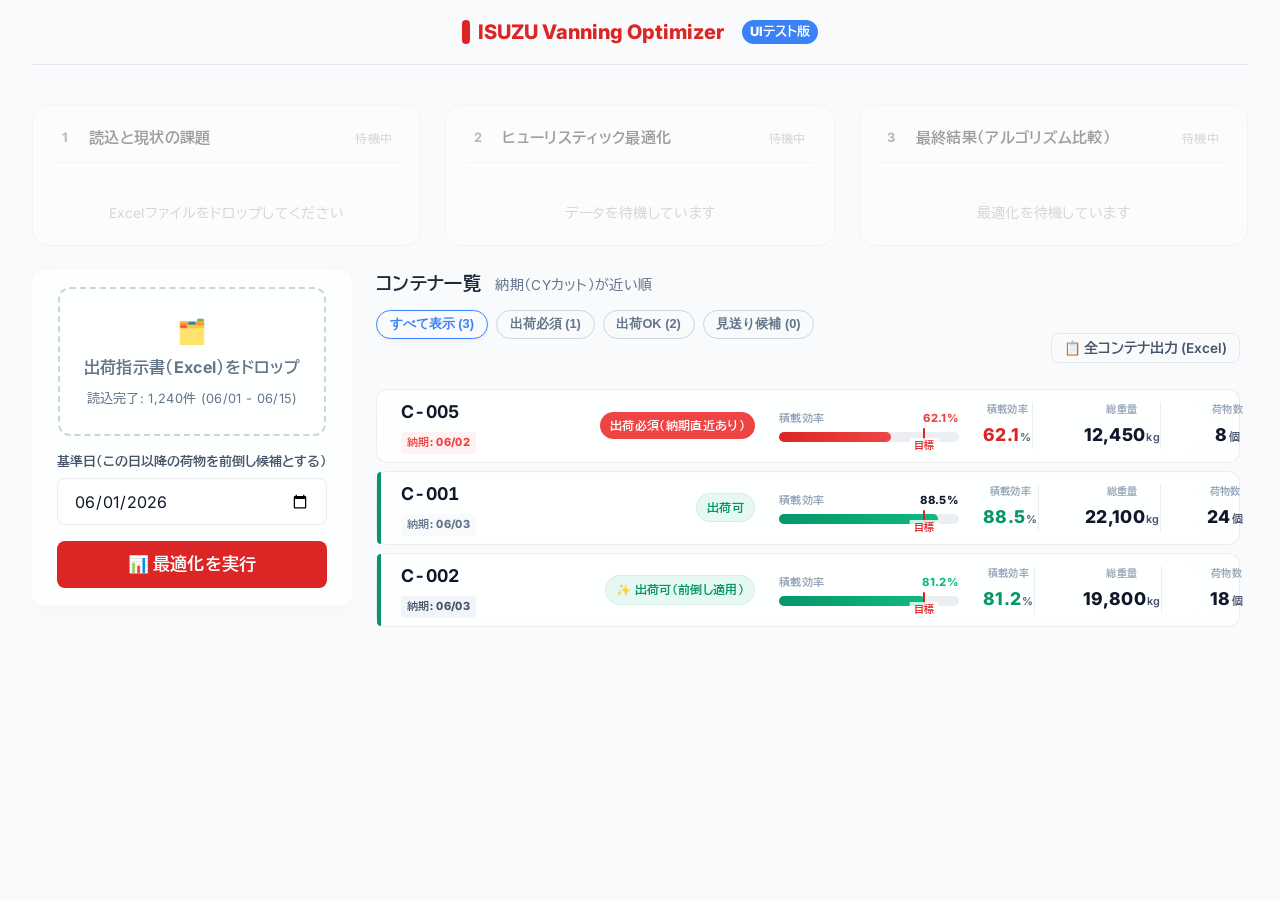
==== static/ui_test.html @ aa90c495 "feat(ui): add ui_test mock screen, update fonts, add filter buttons, and allow external API access" ====
<!DOCTYPE html>
<html lang="ja">
<head>
    <meta charset="UTF-8">
    <meta name="viewport" content="width=device-width, initial-scale=1.0">
    <title>【UIテスト】いすゞ KDバンニングシミュレーター</title>
    <link href="https://fonts.googleapis.com/css2?family=Inter:wght@400;500;600;700;800&family=BIZ+UDPGothic:wght@400;700&display=swap" rel="stylesheet">
    <link rel="stylesheet" href="style.css?v=2">
    <style>
        /* UIテスト用の追加・上書きスタイル */
        body {
            font-family: 'Inter', 'BIZ UDPGothic', 'Hiragino Sans', 'Meiryo', sans-serif !important;
            -webkit-font-smoothing: antialiased;
            -moz-osx-font-smoothing: grayscale;
            letter-spacing: 0.02em;
        }
        
        /* 統合されたヘッダー（ステップ排除） */
        .app-header {
            justify-content: center; /* ロゴを中央に */
        }
        .stepper { display: none; }

        /* 統合された入力エリア */
        .story-status {
            font-size: 0.8rem;
            padding: 2px 8px;
            border-radius: 99px;
            background: rgba(100, 116, 139, 0.1);
            color: var(--text-secondary);
        }
        .alert-banner {
            background: #fef2f2;
            color: #ef4444;
            border: 1px solid #f87171;
            padding: 0.75rem 1rem;
            border-radius: 8px;
            margin-bottom: 1rem;
            font-size: 0.9rem;
            font-weight: bold;
            display: flex;
            align-items: center;
            gap: 0.5rem;
            animation: fadeSlideIn 0.3s ease;
        }
        .iso-item.overflow {
            background: rgba(239, 68, 68, 0.8);
            border: 2px dashed #b91c1c;
            transform: rotateX(60deg) rotateZ(-45deg) translate3d(80px, -80px, 40px);
            z-index: 10;
        }
        .btn-disabled {
            background: #cbd5e1 !important;
            color: #94a3b8 !important;
            cursor: not-allowed !important;
        }
        .input-panel {
            display: flex;
            gap: 1.5rem;
            align-items: center;
            background: rgba(255, 255, 255, 0.7);
            backdrop-filter: blur(16px);
            border: 1px solid rgba(255,255,255,0.4);
            border-radius: 12px;
            padding: 1rem 1.5rem;
            margin-bottom: 1.5rem;
            box-shadow: 0 4px 24px rgba(0,0,0,0.02);
        }
        .kpi-card {
    background: var(--bg-card);
    backdrop-filter: var(--glass-blur);
    border: 1px solid var(--border-subtle);
    border-radius: var(--radius-lg);
    padding: 1.25rem;
    text-align: left;
    position: relative;
    overflow: hidden;
    transition: transform var(--transition-fast);
    display: flex;
    flex-direction: column;
    align-items: flex-start;
}
.kpi-value-row {
    display: flex;
    align-items: baseline;
    gap: 0.5rem;
}
        .input-dropzone {
            flex: 1;
            border: 2px dashed #cbd5e1;
            border-radius: 12px;
            padding: 1.5rem;
            text-align: center;
            color: #64748b;
            cursor: pointer;
            transition: all 0.2s;
            background: rgba(255,255,255,0.5);
        }
        .input-dropzone:hover {
            border-color: #ef4444;
            background: rgba(239, 68, 68, 0.05);
        }
        .story-dashboard {
            display: flex;
            gap: 1.5rem;
            margin-bottom: 1.5rem;
            flex-shrink: 0;
        }
        .story-panel {
            flex: 1;
            background: var(--bg-card);
            border: 1px solid var(--border-subtle);
            border-radius: var(--radius-lg);
            padding: 1.25rem;
            display: flex;
            flex-direction: column;
            gap: 1rem;
            position: relative;
            opacity: 0.4;
            transition: all 0.5s ease;
            box-shadow: 0 2px 10px rgba(0,0,0,0.02);
            filter: grayscale(100%);
        }
        .story-panel.active {
            opacity: 1;
            filter: grayscale(0%);
            border-color: var(--primary);
            box-shadow: 0 4px 20px rgba(59, 130, 246, 0.15);
            transform: translateY(-2px);
        }
        .story-panel.completed {
            opacity: 1;
            filter: grayscale(0%);
            border-color: var(--success);
        }
        .story-header {
            display: flex;
            align-items: center;
            gap: 0.75rem;
            border-bottom: 1px solid var(--border-subtle);
            padding-bottom: 0.75rem;
        }
        .story-badge {
            background: var(--bg-secondary);
            color: var(--text-secondary);
            width: 24px;
            height: 24px;
            border-radius: 50%;
            display: flex;
            align-items: center;
            justify-content: center;
            font-size: 0.8rem;
            font-weight: bold;
            transition: all 0.3s ease;
        }
        .story-panel.active .story-badge {
            background: var(--primary);
            color: white;
        }
        .story-panel.completed .story-badge {
            background: var(--success);
            color: white;
        }
        .story-header h4 {
            margin: 0;
            font-size: 0.95rem;
            color: var(--text-primary);
            flex: 1;
        }
        .story-status {
            font-size: 0.75rem;
            color: var(--text-muted);
            background: var(--bg-secondary);
            padding: 2px 8px;
            border-radius: 12px;
            transition: all 0.3s ease;
        }
        .story-panel.active .story-status {
            color: var(--primary);
            background: rgba(59, 130, 246, 0.1);
            animation: pulse-border 1.5s infinite;
        }
        .story-panel.completed .story-status {
            color: var(--success);
            background: rgba(16, 185, 129, 0.1);
        }
        .story-body {
            flex: 1;
            display: flex;
            flex-direction: column;
            justify-content: flex-start;
            padding-top: 1.5rem;
        }
        .story-placeholder {
            color: var(--text-muted);
            font-size: 0.85rem;
            text-align: center;
            margin: auto;
        }
        .data-item {
            font-size: 0.9rem;
            margin-bottom: 0.5rem;
            color: var(--text-secondary);
            transition: opacity 0.5s ease;
        }
        @keyframes spin {
            0% { transform: rotate(0deg); }
            100% { transform: rotate(360deg); }
        }
        .ai-spinner {
            width: 36px;
            height: 36px;
            border: 3px solid rgba(59, 130, 246, 0.15);
            border-top-color: var(--primary);
            border-radius: 50%;
            animation: spin 1s linear infinite;
            margin-bottom: 1rem;
        }
        .ai-loading-container {
            display: flex;
            flex-direction: column;
            align-items: center;
            justify-content: center;
            padding: 2rem 0;
            margin: auto;
        }
        .ai-loading-text {
            color: var(--primary);
            font-size: 0.95rem;
            font-weight: 600;
            text-align: center;
            min-height: 1.5rem;
            transition: opacity 0.3s ease;
        }
        .log-line {
            font-size: 0.85rem;
            color: var(--text-secondary);
            margin-bottom: 0.25rem;
            opacity: 0;
            transform: translateY(5px);
            transition: all 0.3s;
        }
        .log-line.show {
            opacity: 1;
            transform: translateY(0);
        }
        .story-content.pipeline {
            padding-left: 1rem;
            padding-bottom: 0.5rem;
            position: relative;
        }
        .story-content.pipeline::before {
            content: '';
            position: absolute;
            left: 1.875rem; 
            top: 1rem;
            bottom: 2rem;
            width: 2px;
            background: #cbd5e1;
            z-index: 0;
        }
        .decision-point {
            display: flex;
            gap: 1rem;
            align-items: flex-start;
            margin-bottom: 1.25rem;
            opacity: 0;
            transform: translateX(-10px);
            transition: all 0.5s cubic-bezier(0.4, 0, 0.2, 1);
            position: relative;
            z-index: 1;
        }
        .decision-point.show {
            opacity: 1;
            transform: translateX(0);
        }
        .decision-point .dp-icon {
            min-width: 28px;
            min-height: 28px;
            width: 28px;
            height: 28px;
            box-sizing: border-box;
            display: flex;
            align-items: center;
            justify-content: center;
            font-size: 0.85rem;
            font-weight: bold;
            color: #64748b;
            background: #ffffff;
            border: 2px solid #cbd5e1;
            border-radius: 50%;
            font-family: 'Inter', sans-serif;
            flex-shrink: 0;
            transition: all 0.5s;
            position: relative;
            z-index: 2;
        }
        .decision-point.show .dp-icon {
            color: white;
            background: #3b82f6;
            border-color: #3b82f6;
            box-shadow: 0 0 0 4px rgba(59, 130, 246, 0.2);
        }
        .decision-point:nth-child(3).show .dp-icon {
            background: #8b5cf6;
            border-color: #8b5cf6;
            box-shadow: 0 0 0 4px rgba(139, 92, 246, 0.2);
        }
        .decision-point .dp-text {
            display: flex;
            flex-direction: column;
            gap: 0.25rem;
            background: rgba(255,255,255,0.8);
            padding: 0.6rem 0.8rem;
            border-radius: 6px;
            border: 1px solid #f1f5f9;
            border-left: 4px solid transparent;
            width: 100%;
            transition: all 0.3s;
        }
        .decision-point.show .dp-text {
            border-left-color: #3b82f6;
            box-shadow: 0 2px 8px rgba(0,0,0,0.04);
        }
        .decision-point:nth-child(3).show .dp-text {
            border-left-color: #8b5cf6;
            background: linear-gradient(to right, rgba(139, 92, 246, 0.05), rgba(255,255,255,0.8));
        }
        .decision-point .dp-text strong {
            font-size: 0.85rem;
            color: var(--text-primary);
        }
        .decision-point .dp-text span {
            font-size: 0.75rem;
            color: var(--text-secondary);
            line-height: 1.4;
        }
        @keyframes pulse-border {
            0% { box-shadow: 0 0 0 0 rgba(59, 130, 246, 0.4); }
            70% { box-shadow: 0 0 0 4px rgba(59, 130, 246, 0); }
            100% { box-shadow: 0 0 0 0 rgba(59, 130, 246, 0); }
        }

        .input-actions {
            flex: 1;
            display: flex;
            flex-direction: column;
            gap: 1rem;
        }

        /* アラート用グローエフェクト（後光） */
        @keyframes pulse-glow {
            0% { box-shadow: 0 0 0 0 rgba(239, 68, 68, 0.4); }
            70% { box-shadow: 0 0 20px 10px rgba(239, 68, 68, 0); }
            100% { box-shadow: 0 0 0 0 rgba(239, 68, 68, 0); }
        }
        .c-card.urgent {
            border: 1px solid rgba(239, 68, 68, 0.5);
            animation: pulse-glow 2s infinite;
            position: relative;
        }
        .c-card.urgent::after {
            content: "🔥 納期直近";
            position: absolute;
            top: -10px;
            right: -10px;
            background: #ef4444;
            color: white;
            font-size: 0.75rem;
            font-weight: 700;
            padding: 4px 12px;
            border-radius: 20px;
            box-shadow: 0 2px 8px rgba(239,68,68,0.4);
            z-index: 10;
        }
        
        .container-grid.list-view .c-card.urgent::after {
            display: none;
        }
        
        .list-urgent-badge {
            background: #ef4444;
            color: white;
            font-size: 0.75rem;
            font-weight: 700;
            padding: 4px 10px;
            border-radius: 12px;
            box-shadow: 0 2px 4px rgba(239,68,68,0.3);
            white-space: nowrap;
            display: inline-block;
        }

        /* 新しいミクロ画面（モーダル）のレイアウト */
        .workspace-modal {
            display: flex;
            height: calc(100vh - 100px);
            gap: 1.5rem;
            padding: 1.5rem;
        }
        .workspace-3d {
            flex: 2;
            background: #f8fafc;
            border-radius: 12px;
            border: 1px solid #e2e8f0;
            display: flex;
            flex-direction: column;
            align-items: center;
            justify-content: center;
            position: relative;
            overflow: hidden;
            background-image: radial-gradient(#e2e8f0 1px, transparent 1px);
            background-size: 20px 20px;
        }
        .workspace-sidebar {
            flex: 1;
            display: flex;
            flex-direction: column;
            gap: 1rem;
            background: white;
            border-radius: 12px;
            padding: 1.5rem;
            box-shadow: 0 4px 20px rgba(0,0,0,0.05);
            overflow-y: hidden;
        }
        
        /* 3Dモック */
        .iso-container {
            width: 400px;
            height: 200px;
            border: 2px dashed #94a3b8;
            transform: rotateX(60deg) rotateZ(-45deg);
            position: relative;
            background: rgba(255,255,255,0.5);
            backdrop-filter: blur(4px);
            box-shadow: 20px 20px 40px rgba(0,0,0,0.05);
            display: flex;
            align-items: center;
            justify-content: center;
            transition: all 0.3s;
        }
        .iso-container:hover {
            border-color: #3b82f6;
            box-shadow: 20px 20px 60px rgba(59,130,246,0.15);
        }
        .iso-item {
            width: 80px; height: 80px;
            background: rgba(239, 68, 68, 0.8);
            position: absolute;
            bottom: 10px; left: 10px;
            border: 1px solid #b91c1c;
            box-shadow: inset 0 0 10px rgba(255,255,255,0.2);
            transition: all 0.3s;
        }
        .iso-item.pull { background: rgba(16, 185, 129, 0.8); border-color: #047857; left: 100px; }

        /* タブとリスト */
        .workspace-tabs {
            display: flex;
            gap: 1rem;
            border-bottom: 2px solid #f1f5f9;
            margin-bottom: 0.5rem;
        }
        .workspace-tab {
            padding: 0.5rem 1rem;
            font-weight: 700;
            color: #64748b;
            cursor: pointer;
            border-bottom: 2px solid transparent;
            margin-bottom: -2px;
            transition: all 0.2s;
            font-size: 0.9rem;
        }
        .workspace-tab.active {
            color: #3b82f6;
            border-bottom-color: #3b82f6;
        }
        .workspace-tab:hover:not(.active) {
            color: #1e293b;
        }

        .drag-list {
            flex: 1;
            overflow-y: auto;
            padding-right: 0.5rem;
        }
        .drag-item {
            display: flex;
            align-items: center;
            gap: 1rem;
            padding: 0.85rem 1rem;
            background: white;
            border: 1px solid #e2e8f0;
            border-radius: 8px;
            margin-bottom: 0.5rem;
            cursor: grab;
            transition: all 0.2s;
        }
        .drag-item::before {
            content: '⋮⋮';
            color: #cbd5e1;
            font-size: 1.2rem;
            font-weight: bold;
            line-height: 1;
        }
        .drag-item:hover {
            border-color: #3b82f6;
            box-shadow: 0 4px 12px rgba(59, 130, 246, 0.08);
            transform: translateY(-2px);
        }
        .drag-item.urgent { border-left: 4px solid #ef4444; }
        .drag-item.pull { border-left: 4px solid #10b981; }
        
        .item-info { flex: 1; }
        .item-title { font-weight: 700; color: #1e293b; font-size: 0.9rem; }
        .item-meta { font-size: 0.75rem; color: #64748b; margin-top: 0.3rem; display: flex; gap: 0.5rem; align-items: center;}
        .item-weight { background: #f1f5f9; padding: 2px 6px; border-radius: 4px; font-weight: 600;}

        .action-row {
            margin-top: auto;
            padding-top: 1rem;
            border-top: 1px solid #e2e8f0;
            display: flex;
            justify-content: flex-end;
            gap: 1rem;
        }
    </style>
</head>
<body>
    <div class="app">
        <header class="app-header">
            <div class="logo">ISUZU Vanning Optimizer <span style="font-size:0.8rem; background:#3b82f6; color:white; padding:2px 8px; border-radius:12px; margin-left:10px;">UIテスト版</span></div>
        </header>

        <main style="max-width: 1440px; width: 100%; margin: 0 auto; padding-top: 0.5rem; flex: 1; display: flex; flex-direction: column; overflow: hidden; padding-bottom: 1rem;">
            
            <!-- 上部: 最適化ストーリー (プログレッシブ開示) -->
            <div class="story-dashboard">
                <!-- Step 1: 現状 -->
                <div class="story-panel" id="story-1">
                    <div class="story-header">
                        <div class="story-badge">1</div>
                        <h4>読込と現状の課題</h4>
                        <div class="story-status" id="status-1">待機中</div>
                    </div>
                    <div class="story-body">
                        <div class="story-placeholder" id="placeholder-1">Excelファイルをドロップしてください</div>
                        <div class="story-content" id="content-1" style="display:none;">
                            <div class="data-item" style="font-size:0.9rem;">出荷対象: <strong id="val-items" style="color:var(--text-primary);">0</strong> 件 <span style="color:var(--text-muted); font-size:0.8rem;">(総体積: 約2,400m³)</span></div>
                            <div class="data-item" style="opacity:0; margin-top:0.75rem;" id="step1-data1">
                                <div style="display:flex; justify-content:space-between; align-items:flex-start; margin-bottom:0.5rem;">
                                    <div style="display:flex; flex-direction:column;">
                                        <span style="font-size:0.85rem; color:var(--text-secondary);">純粋な体積からの理論最小値 <span style="font-size:0.75rem;">(40ft換算)</span>:</span>
                                        <span style="font-size:0.7rem; color:var(--text-muted); margin-top:2px;">(2,400m³ ÷ 有効容積60m³ = 40)</span>
                                    </div>
                                    <span style="font-weight:bold; color:var(--text-primary); margin-top:2px;">40台</span>
                                </div>
                                <div style="display:flex; justify-content:space-between; align-items:flex-start; margin-top:0.5rem;">
                                    <div style="display:flex; flex-direction:column;">
                                        <span style="font-size:0.85rem; color:var(--text-secondary);">予測コンテナ数（グリーディ法）:</span>
                                        <span style="font-size:0.7rem; color:var(--text-muted); margin-top:2px;">(※納期・仕向け地順の単純割当 ＋ 従来の標準積載率で概算)</span>
                                    </div>
                                    <strong style="color:var(--danger); font-size:1.1rem; margin-top:2px;">55台</strong>
                                </div>
                            </div>
                            <div class="data-item" style="opacity:0; font-size:0.8rem; color:var(--text-muted); margin-top:0.5rem; background:rgba(239, 68, 68, 0.05); padding:0.5rem; border-radius:4px; border-left:3px solid var(--danger);" id="step1-data2">
                                <span style="color:var(--danger); font-weight:bold;">警告: 理論値より15台オーバー</span><br>
                                単純アルゴリズムによる計算のため、デッドスペースが蓄積しています
                            </div>
                        </div>
                    </div>
                </div>

                <!-- Step 2: AIのアプローチ -->
                <div class="story-panel" id="story-2">
                    <div class="story-header">
                        <div class="story-badge">2</div>
                        <h4>ヒューリスティック最適化</h4>
                        <div class="story-status" id="status-2">待機中</div>
                    </div>
                    <div class="story-body">
                        <div class="story-placeholder" id="placeholder-2">データを待機しています</div>
                        <div class="story-content pipeline" id="content-2" style="display:none; padding-right:5px;">
                            <div class="decision-point" id="dp-1">
                                <div class="dp-icon">1</div>
                                <div class="dp-text">
                                    <strong>空きスペースの徹底分析</strong>
                                    <span>コンテナ内の無駄な空間を洗い出しています...</span>
                                </div>
                            </div>
                            <div class="decision-point" id="dp-2">
                                <div class="dp-icon">2</div>
                                <div class="dp-text">
                                    <strong>3Dパズル配置シミュレーション</strong>
                                    <span>荷物を回転させ、最も隙間のない組み合わせを計算中...</span>
                                </div>
                            </div>
                            <div class="decision-point" id="dp-3">
                                <div class="dp-icon">3</div>
                                <div class="dp-text">
                                    <strong>最適な配置プランの発見</strong>
                                    <span style="color:#7c3aed; font-weight:bold;">隙間を極限まで減らし、全量を【51台】に収めるプランが完成しました！</span>
                                </div>
                            </div>
                        </div>
                    </div>
                </div>

                <!-- Step 3: 最終結果 -->
                <div class="story-panel" id="story-3">
                    <div class="story-header">
                        <div class="story-badge">3</div>
                        <h4>最終結果（アルゴリズム比較）</h4>
                        <div class="story-status" id="status-3">待機中</div>
                    </div>
                    <div class="story-body">
                        <div class="story-placeholder" id="placeholder-3">最適化を待機しています</div>
                        <div class="story-content" id="content-3" style="display:none;">
                            <div style="text-align:center; margin-bottom: 1.25rem;">
                                <div style="font-size: 1rem; color:var(--text-primary); font-weight:bold;">最適化による改善効果</div>
                            </div>
                            
                            <div style="display:flex; flex-direction:column; gap:0.75rem;">
                                <div style="display:flex; justify-content:space-between; align-items:center; background:white; border:1px solid #e2e8f0; border-radius:6px; padding:0.8rem 1rem; box-shadow:0 1px 2px rgba(0,0,0,0.02);">
                                    <div style="font-size:0.85rem; color:var(--text-secondary); font-weight:bold; white-space:nowrap;">手配コンテナ数</div>
                                    <div style="display:flex; align-items:center; gap:0.5rem; white-space:nowrap;">
                                        <span style="font-size:0.9rem; color:#94a3b8; text-decoration:line-through;">55台</span>
                                        <span style="color:#cbd5e1; font-size:0.8rem;">➔</span>
                                        <strong style="font-size:1.6rem; color:var(--primary); line-height:1;">51<span style="font-size:0.9rem; margin-left:2px;">台</span></strong>
                                        <span style="background:var(--success); color:white; padding:3px 8px; border-radius:4px; font-size:0.75rem; font-weight:bold; margin-left:0.25rem;">4台削減</span>
                                    </div>
                                </div>

                                <div style="display:flex; justify-content:space-between; align-items:center; background:white; border:1px solid #e2e8f0; border-radius:6px; padding:0.8rem 1rem; box-shadow:0 1px 2px rgba(0,0,0,0.02);">
                                    <div style="font-size:0.85rem; color:var(--text-secondary); font-weight:bold; white-space:nowrap;">平均充填率 (実体積)</div>
                                    <div style="display:flex; align-items:center; gap:0.5rem; white-space:nowrap;">
                                        <span style="font-size:0.9rem; color:#94a3b8;">約70%</span>
                                        <span style="color:#cbd5e1; font-size:0.8rem;">➔</span>
                                        <strong style="font-size:1.6rem; color:var(--success); line-height:1;">86.4<span style="font-size:0.9rem; margin-left:2px;">%</span></strong>
                                        <span style="color:var(--success); font-size:0.75rem; font-weight:bold; margin-left:0.25rem;">高密度積載</span>
                                    </div>
                                </div>
                            </div>
                        </div>
                    </div>
                </div>
            </div>

            <!-- 下部: ワークスペース (サイドバー + メイン画面) -->
            <div class="workspace-layout" style="display: grid; grid-template-columns: 320px 1fr; gap: 1.5rem; align-items: stretch; overflow: hidden; flex: 1;">
                
                <!-- 左サイドバー (コントロールパネル) -->
                <div class="sidebar" style="overflow-y: auto;">
                    <div class="input-panel" style="flex-direction: column; padding: 1rem; gap: 1rem;">
                        <div class="input-dropzone">
                            <div style="font-size:1.5rem; margin-bottom:0.25rem;">🗂️</div>
                            <strong>出荷指示書（Excel）をドロップ</strong>
                            <div style="font-size:0.8rem; margin-top:0.5rem;">読込完了: 1,240件 (06/01 - 06/15)</div>
                        </div>
                        <div class="input-actions" style="display:flex; flex-direction:column; gap:1rem;">
                            <div class="field">
                                <label>基準日（この日以降の荷物を前倒し候補とする）</label>
                                <div class="date-field-group">
                                    <input type="date" value="2026-06-01" style="width:100%;">
                                </div>
                            </div>
                            <button class="btn-primary" style="width:100%;" onclick="startStorySimulation()">📊 最適化を実行</button>
                        </div>
                    </div>
                </div>

                <!-- 右メインエリア (コンテナリスト) -->
                <div class="step-panel active" style="overflow-y: auto; display: flex; flex-direction: column; padding-right: 0.5rem;">
                    <div style="margin: 0 0 1rem; display:flex; justify-content:space-between; align-items:flex-end; position: sticky; top: 0; background: var(--bg-primary); z-index: 20; padding-bottom: 10px;">
                        <div style="display:flex; flex-direction:column; gap: 0.75rem;">
                            <h3 style="margin:0; color:#1e293b; font-size:1.1rem;">コンテナ一覧 <span style="font-size:0.85rem; font-weight:normal; color:#64748b; margin-left:10px;">納期（CYカット）が近い順</span></h3>
                            <div class="filter-bar" style="display: flex; gap: 0.5rem;">
                                <button class="filter-btn active" onclick="filterCards('all', this)" style="background:var(--bg-primary); border:1px solid #3b82f6; color:#3b82f6; border-radius:99px; padding:0.3rem 0.8rem; font-size:0.8rem; font-weight:bold; cursor:pointer;">すべて表示 (3)</button>
                                <button class="filter-btn" onclick="filterCards('must-ship', this)" style="background:transparent; border:1px solid #cbd5e1; color:#64748b; border-radius:99px; padding:0.3rem 0.8rem; font-size:0.8rem; font-weight:bold; cursor:pointer;">出荷必須 (1)</button>
                                <button class="filter-btn" onclick="filterCards('ok', this)" style="background:transparent; border:1px solid #cbd5e1; color:#64748b; border-radius:99px; padding:0.3rem 0.8rem; font-size:0.8rem; font-weight:bold; cursor:pointer;">出荷OK (2)</button>
                                <button class="filter-btn" onclick="filterCards('delay', this)" style="background:transparent; border:1px solid #cbd5e1; color:#64748b; border-radius:99px; padding:0.3rem 0.8rem; font-size:0.8rem; font-weight:bold; cursor:pointer;">見送り候補 (0)</button>
                            </div>
                        </div>
                        <button class="btn-ghost" style="padding: 6px 12px; font-size: 0.85rem;">📋 全コンテナ出力 (Excel)</button>
                    </div>

                <!-- Container Grid (Permanently set to List View) -->
                <div class="container-grid list-view">
                    
                    <!-- 納期直近（必須）カード -->
                    <div class="c-card must-ship" onclick="document.getElementById('modal-test').style.display='flex'">
                        <div class="c-head">
                            <div class="c-num">
                                <span style="font-weight:bold; white-space:nowrap; font-size:1.1rem; color:var(--text-primary);">C-005</span>
                                <span style="font-size:0.7rem; background:#fef2f2; color:#ef4444; padding:2px 6px; border-radius:4px; margin-top:4px; white-space:nowrap;">納期: 06/02</span>
                            </div>
                            <div style="display:flex; flex-direction:column; gap:6px; align-items:flex-end;">
                                <span class="c-badge" style="background:#ef4444; color:white; border:none; white-space:nowrap; padding:4px 10px;">出荷必須（納期直近あり）</span>
                            </div>
                        </div>
                        <div class="fill-bar-wrap">
                            <div class="fill-bar-labels"><span>積載効率</span><span class="fill-pct" style="color:#ef4444;">62.1%</span></div>
                            <div class="fill-bar-track">
                                <div class="fill-bar-fill alert" style="width:62.1%"></div>
                                <div class="fill-bar-target"></div>
                            </div>
                        </div>
                        <div class="c-stats-grid">
                            <div class="stat-box"><div class="stat-lbl">積載効率</div><div class="stat-val alert">62.1<small>%</small></div></div>
                            <div class="stat-box"><div class="stat-lbl">総重量</div><div class="stat-val">12,450<small>kg</small></div></div>
                            <div class="stat-box"><div class="stat-lbl">荷物数</div><div class="stat-val">8<small>個</small></div></div>
                        </div>
                        <div style="margin-top:1rem; text-align:center; color:#64748b; font-size:0.85rem; font-weight:600;">
                            👆 クリックして個別作業を開く
                        </div>
                    </div>

                    <!-- 正常カード -->
                    <div class="c-card ok" onclick="document.getElementById('modal-test').style.display='flex'">
                        <div class="c-head">
                            <div class="c-num">
                                <span style="font-weight:bold; white-space:nowrap; font-size:1.1rem; color:var(--text-primary);">C-001</span>
                                <span style="font-size:0.7rem; background:#f8fafc; color:#64748b; padding:2px 6px; border-radius:4px; margin-top:4px; white-space:nowrap;">納期: 06/03</span>
                            </div>
                            <div style="display:flex; flex-direction:column; gap:6px; align-items:flex-end;">
                                <span class="c-badge ok" style="white-space:nowrap;">出荷可</span>
                            </div>
                        </div>
                        <div class="fill-bar-wrap">
                            <div class="fill-bar-labels"><span>積載効率</span><span class="fill-pct">88.5%</span></div>
                            <div class="fill-bar-track">
                                <div class="fill-bar-fill ok" style="width:88.5%"></div>
                                <div class="fill-bar-target"></div>
                            </div>
                        </div>
                        <div class="c-stats-grid">
                            <div class="stat-box"><div class="stat-lbl">積載効率</div><div class="stat-val ok">88.5<small>%</small></div></div>
                            <div class="stat-box"><div class="stat-lbl">総重量</div><div class="stat-val">22,100<small>kg</small></div></div>
                            <div class="stat-box"><div class="stat-lbl">荷物数</div><div class="stat-val">24<small>個</small></div></div>
                        </div>
                    </div>

                    <!-- 前倒しカード -->
                    <div class="c-card ok" onclick="document.getElementById('modal-test').style.display='flex'">
                        <div class="c-head">
                            <div class="c-num">
                                <span style="font-weight:bold; white-space:nowrap; font-size:1.1rem; color:var(--text-primary);">C-002</span>
                                <span style="font-size:0.7rem; background:#f1f5f9; color:#475569; padding:2px 6px; border-radius:4px; margin-top:4px; white-space:nowrap;">納期: 06/03</span>
                            </div>
                            <div style="display:flex; flex-direction:column; gap:6px; align-items:flex-end;">
                                <span class="c-badge ok" style="white-space:nowrap;">✨ 出荷可（前倒し適用）</span>
                            </div>
                        </div>
                        <div class="c-reason pull" style="margin-bottom:1rem;">前倒し候補から18個を追加し、目標の80%を達成</div>
                        <div class="fill-bar-wrap">
                            <div class="fill-bar-labels"><span>積載効率</span><span class="fill-pct" style="color:#10b981;">81.2%</span></div>
                            <div class="fill-bar-track">
                                <div class="fill-bar-fill ok" style="width:81.2%"></div>
                                <div class="fill-bar-target"></div>
                            </div>
                        </div>
                        <div class="c-stats-grid">
                            <div class="stat-box"><div class="stat-lbl">積載効率</div><div class="stat-val ok">81.2<small>%</small></div></div>
                            <div class="stat-box"><div class="stat-lbl">総重量</div><div class="stat-val">19,800<small>kg</small></div></div>
                            <div class="stat-box"><div class="stat-lbl">荷物数</div><div class="stat-val">18<small>個</small></div></div>
                        </div>
                    </div>

                </div>
            </div>
        </main>

        <!-- ミクロ画面（個別作業ワークスペース）モック -->
        <div class="modal-overlay" id="modal-test" style="display:none; padding: 2rem;">
            <div class="modal-content" style="max-width: 1400px; height: 100%; display:flex; flex-direction:column;">
                <div class="modal-header">
                    <div>
                        <h3 style="margin:0; font-size:1.2rem;">C-005 <span style="font-weight:normal; font-size:0.9rem; color:#64748b; margin-left:10px;">個別作業ワークスペース</span></h3>
                    </div>
                    <div class="legend">
                        <span><span style="color:#3b82f6;">■</span> 通常</span>
                        <span><span style="color:#10b981;">■</span> 空き埋め</span>
                        <span><span style="color:#ef4444;">■</span> 強制出荷</span>
                    </div>
                    <button class="modal-close" onclick="document.getElementById('modal-test').style.display='none'">&times;</button>
                </div>
                
                <div class="workspace-modal">
                    <!-- 左：3Dプレビュー -->
                    <div class="workspace-3d">
                        <div style="position:absolute; top:20px; right:20px; display:flex; gap:10px;">
                            <button class="btn-ghost" style="background:white; font-size: 0.8rem; padding: 6px 12px;">🔄 視点リセット</button>
                            <button class="btn-ghost" style="background:white; font-size: 0.8rem; padding: 6px 12px;">👁️ 透過モード</button>
                        </div>
                        
                        <div class="iso-container">
                            <span style="color:#94a3b8; font-weight:700; font-size:1.5rem; position:absolute; top:-30px;">C-005 Area</span>
                            <div class="iso-item"></div>
                            <div class="iso-item pull"></div>
                        </div>
                    </div>
                    
                    <!-- 右：荷物リスト＆操作 -->
                    <div class="workspace-sidebar">
                        <div class="workspace-tabs">
                            <div class="workspace-tab active">搭載済み (8)</div>
                            <div class="workspace-tab">未積載 / 候補 (124)</div>
                        </div>
                        
                        <div class="drag-list">
                            <!-- Drag Item 1 -->
                            <div class="drag-item urgent">
                                <div class="item-info">
                                    <div class="item-title">ENG-A01 (エンジンブロック)</div>
                                    <div class="item-meta">
                                        <span class="item-weight">1,200kg</span>
                                        <span style="color:#ef4444; font-weight:bold;">納期: 06/02</span>
                                    </div>
                                </div>
                                <button class="btn-ghost" style="padding:4px 8px; font-size:0.75rem;">外す</button>
                            </div>
                            
                            <!-- Drag Item 2 -->
                            <div class="drag-item urgent">
                                <div class="item-info">
                                    <div class="item-title">ENG-A02 (エンジンブロック)</div>
                                    <div class="item-meta">
                                        <span class="item-weight">1,200kg</span>
                                        <span style="color:#ef4444; font-weight:bold;">納期: 06/02</span>
                                    </div>
                                </div>
                                <button class="btn-ghost" style="padding:4px 8px; font-size:0.75rem;">外す</button>
                            </div>

                            <!-- Drag Item 3 -->
                            <div class="drag-item">
                                <div class="item-info">
                                    <div class="item-title">PT-X99 (トランスミッション)</div>
                                    <div class="item-meta">
                                        <span class="item-weight">850kg</span>
                                        <span>納期: 06/03</span>
                                    </div>
                                </div>
                                <button class="btn-ghost" style="padding:4px 8px; font-size:0.75rem;">外す</button>
                            </div>
                            <div class="drag-item pull">
                                <div class="item-info">
                                    <div class="item-title">AXL-F01 (フロントアクスル)</div>
                                    <div class="item-meta">
                                        <span class="item-weight">450kg</span>
                                        <span style="color:#10b981;">空き埋め追加</span>
                                    </div>
                                </div>
                                <button class="btn-ghost" style="padding:4px 8px; font-size:0.75rem;">外す</button>
                            </div>
                        </div>
                        
                        <div class="dropzone-mock" style="margin-top:0.5rem; padding:1rem; background:#f8fafc; border:2px dashed #cbd5e1; border-radius:8px; text-align:center; color:#64748b; font-size:0.85rem; cursor:pointer; transition: all 0.2s;" onmouseover="this.style.borderColor='#3b82f6'; this.style.backgroundColor='#eff6ff';" onmouseout="this.style.borderColor='#cbd5e1'; this.style.backgroundColor='#f8fafc';" onclick="simulateOverload()">
                            ➕ ここに「未積載リスト」から荷物をドロップ（テスト）
                        </div>
                        
                        <div class="action-row">
                            <button class="btn-ghost">変更を破棄</button>
                            <button class="btn-primary" id="confirm-btn-mock" style="background:#10b981;">📋 確定して指示書出力</button>
                        </div>
                    </div>
                </div>
            </div>
        </div>
        <script>
            function filterCards(type, btnElem) {
                // Update button active states
                document.querySelectorAll('.filter-btn').forEach(btn => {
                    btn.classList.remove('active');
                    btn.style.background = 'transparent';
                    btn.style.borderColor = '#cbd5e1';
                });
                btnElem.classList.add('active');
                if(type === 'all') {
                    btnElem.style.background = 'var(--bg-primary)';
                    btnElem.style.borderColor = '#3b82f6';
                } else if(type === 'must-ship') {
                    btnElem.style.background = '#fef2f2';
                    btnElem.style.borderColor = '#ef4444';
                    btnElem.style.color = '#dc2626';
                } else if(type === 'ok') {
                    btnElem.style.background = '#f0fdf4';
                    btnElem.style.borderColor = 'var(--success)';
                    btnElem.style.color = '#16a34a';
                } else if(type === 'delay') {
                    btnElem.style.background = '#fffbeb';
                    btnElem.style.borderColor = 'var(--warning)';
                    btnElem.style.color = '#d97706';
                }

                // Filter cards
                const cards = document.querySelectorAll('.container-grid .c-card');
                cards.forEach(card => {
                    if (type === 'all') {
                        card.style.display = '';
                    } else if (type === 'must-ship') {
                        card.style.display = card.classList.contains('must-ship') ? '' : 'none';
                    } else if (type === 'ok') {
                        card.style.display = card.classList.contains('ok') ? '' : 'none';
                    } else if (type === 'delay') {
                        card.style.display = card.classList.contains('delay') ? '' : 'none';
                    }
                });
            }

            function sleep(ms) { return new Promise(resolve => setTimeout(resolve, ms)); }
            
            async function startStorySimulation() {
                const containerList = document.querySelector('.step-panel');
                containerList.style.transition = 'opacity 0.3s ease';
                containerList.style.opacity = '0.1';
                containerList.style.pointerEvents = 'none';

                [1,2,3].forEach(i => {
                    document.getElementById('story-'+i).className = 'story-panel';
                    document.getElementById('content-'+i).style.display = 'none';
                    document.getElementById('placeholder-'+i).style.display = 'block';
                    document.getElementById('status-'+i).innerText = '待機中';
                });
                document.querySelectorAll('.decision-point').forEach(el => el.classList.remove('show'));
                document.getElementById('step1-data1').style.opacity = '0';
                document.getElementById('step1-data2').style.opacity = '0';

                // --- STEP 1 ---
                const p1 = document.getElementById('story-1');
                p1.classList.add('active');
                document.getElementById('status-1').innerText = '解析中...';
                document.getElementById('placeholder-1').style.display = 'none';
                document.getElementById('content-1').style.display = 'block';
                
                for(let i=0; i<=880; i+=88) {
                    document.getElementById('val-items').innerText = i.toLocaleString();
                    await sleep(50);
                }
                await sleep(300);
                document.getElementById('step1-data1').style.opacity = '1';
                await sleep(500);
                document.getElementById('step1-data2').style.opacity = '1';
                
                p1.classList.remove('active');
                p1.classList.add('completed');
                document.getElementById('status-1').innerText = '完了';

                // --- STEP 2 ---
                await sleep(400);
                const p2 = document.getElementById('story-2');
                p2.classList.add('active');
                document.getElementById('status-2').innerText = '思考中...';
                
                // Show dynamic spinner
                const ph2 = document.getElementById('placeholder-2');
                ph2.innerHTML = `
                    <div class="ai-loading-container">
                        <div class="ai-spinner"></div>
                        <div class="ai-loading-text" id="ai-loading-text">空間データを解析中...</div>
                    </div>
                `;
                
                const aiTexts = [
                    "空間データを解析中...",
                    "デッドスペースの境界を計算中...",
                    "3Dパズル配置シミュレーションを実行中...",
                    "数万通りのパターンから最適解を探索中...",
                    "局所最適を脱出し、さらなる高密度配置を計算中...",
                    "最終的な積載プランを生成中..."
                ];
                let textIdx = 0;
                const textInterval = setInterval(() => {
                    textIdx = (textIdx + 1) % aiTexts.length;
                    const textEl = document.getElementById('ai-loading-text');
                    if(textEl) {
                        textEl.style.opacity = 0;
                        setTimeout(() => {
                            if(textEl) {
                                textEl.innerText = aiTexts[textIdx];
                                textEl.style.opacity = 1;
                            }
                        }, 300);
                    }
                }, 1600);

                // Simulate heavy processing time
                await sleep(9600); 
                clearInterval(textInterval);

                // Hide spinner, show pipeline summary
                ph2.style.display = 'none';
                document.getElementById('content-2').style.display = 'flex';
                document.getElementById('content-2').style.flexDirection = 'column';

                await sleep(300);
                document.getElementById('dp-1').classList.add('show');
                await sleep(600);
                document.getElementById('dp-2').classList.add('show');
                await sleep(800); 
                document.getElementById('dp-3').classList.add('show');
                
                await sleep(500);
                p2.classList.remove('active');
                p2.classList.add('completed');
                document.getElementById('status-2').innerText = '完了';

                // --- STEP 3 ---
                await sleep(400);
                const p3 = document.getElementById('story-3');
                p3.classList.add('active');
                document.getElementById('status-3').innerText = '確定！';
                document.getElementById('placeholder-3').style.display = 'none';
                document.getElementById('content-3').style.display = 'block';

                await sleep(800); 
                p3.classList.remove('active');
                p3.classList.add('completed');
                document.getElementById('status-3').innerText = '完了';

                document.getElementById('modal-test').style.display = 'none';
                
                await sleep(300);
                containerList.style.transition = 'opacity 1s ease';
                containerList.style.opacity = '1';
                containerList.style.pointerEvents = 'auto';
            }

            function simulateOverload() {
                // 1. Add alert banner
                const tabs = document.querySelector('.workspace-tabs');
                if(!document.querySelector('.alert-banner')) {
                    const banner = document.createElement('div');
                    banner.className = 'alert-banner';
                    banner.innerHTML = '⚠️ 容積オーバー (105%) - エラーを解消するまで確定できません';
                    tabs.parentNode.insertBefore(banner, tabs.nextSibling);
                }

                // 2. Add overflowing item to list
                const list = document.querySelector('.drag-list');
                const item = document.createElement('div');
                item.className = 'drag-item over-item';
                item.style.borderLeft = '4px solid #ef4444';
                item.style.backgroundColor = '#fef2f2';
                item.innerHTML = `
                    <div class="item-info">
                        <div class="item-title" style="color:#b91c1c;">ENG-A03 (エンジンブロック)</div>
                        <div class="item-meta">
                            <span class="item-weight">1,200kg</span>
                            <span style="color:#ef4444; font-weight:bold;">手動追加（超過）</span>
                        </div>
                    </div>
                    <button class="btn-ghost" style="padding:4px 8px; font-size:0.75rem; color:#ef4444;" onclick="undoOverload(this)">外す</button>
                `;
                list.appendChild(item);

                // 3. Update 3D View
                if(!document.getElementById('iso-overflow')) {
                    const iso = document.querySelector('.iso-container');
                    const isoItem = document.createElement('div');
                    isoItem.className = 'iso-item overflow';
                    isoItem.id = 'iso-overflow';
                    iso.appendChild(isoItem);
                }

                // 4. Disable confirm button
                const confirmBtn = document.getElementById('confirm-btn-mock');
                confirmBtn.className = 'btn-primary btn-disabled';
                confirmBtn.innerHTML = '🚫 エラーのため確定不可';
                
                // Disable dropzone click temporarily
                document.querySelector('.dropzone-mock').onclick = null;
            }

            function undoOverload(btn) {
                // Remove list item
                btn.parentNode.remove();
                
                // Remove banner and 3D item
                const banner = document.querySelector('.alert-banner');
                if(banner) banner.remove();
                const isoItem = document.getElementById('iso-overflow');
                if(isoItem) isoItem.remove();
                
                // Restore button
                const confirmBtn = document.getElementById('confirm-btn-mock');
                confirmBtn.className = 'btn-primary';
                confirmBtn.style.background = '#10b981';
                confirmBtn.innerHTML = '📋 確定して指示書出力';
                
                // Restore dropzone functionality
                document.querySelector('.dropzone-mock').onclick = simulateOverload;
            }
        </script>
    </div>
</body>
</html>
---- static/style.css ----
/* ============================================
   ISUZU Vanning Optimizer — Design System
   Dark Mode / Glassmorphism
   ============================================ */

/* --- Tokens --- */
:root {
    --bg-primary: #f8fafc;
    --bg-secondary: #ffffff;
    --bg-card: rgba(255, 255, 255, 0.85);
    --bg-card-hover: rgba(255, 255, 255, 1);
    --bg-input: #ffffff;
    --border-subtle: rgba(15, 23, 42, 0.08);
    --border-focus: rgba(220, 38, 38, 0.5);
    --text-primary: #0f172a;
    --text-secondary: #475569;
    --text-muted: #94a3b8;
    --accent: #dc2626;
    --accent-light: #ef4444;
    --accent-glow: rgba(220, 38, 38, 0.15);
    --success: #059669;
    --success-soft: rgba(16, 185, 129, 0.1);
    --success-glow: rgba(16, 185, 129, 0.25);
    --warning: #d97706;
    --warning-soft: rgba(245, 158, 11, 0.1);
    --warning-glow: rgba(245, 158, 11, 0.25);
    --danger: #dc2626;
    --danger-soft: rgba(239, 68, 68, 0.08);
    --danger-glow: rgba(239, 68, 68, 0.25);
    --glass-blur: blur(20px);
    --radius-sm: 8px;
    --radius-md: 12px;
    --radius-lg: 16px;
    --radius-xl: 24px;
    --shadow-card: 0 4px 20px rgba(0,0,0,0.05);
    --shadow-glow: 0 0 30px rgba(220, 38, 38, 0.08);
    --transition-fast: 0.15s ease;
    --transition-normal: 0.3s ease;
}

/* --- Reset & Base --- */
*, *::before, *::after { box-sizing: border-box; margin: 0; padding: 0; }
html, body {
    height: 100%;
    overflow: hidden;
}
body {
    font-family: 'Inter', 'BIZ UDPGothic', 'Hiragino Sans', 'Meiryo', sans-serif;
    background: var(--bg-primary);
    color: var(--text-primary);
    line-height: 1.6;
    -webkit-font-smoothing: antialiased;
    display: flex;
    flex-direction: column;
}

/* --- App Layout --- */
.app {
    max-width: 1300px;
    width: 100%;
    margin: 0 auto;
    padding: 1rem 2rem 0;
    height: 100vh;
    display: flex;
    flex-direction: column;
}

/* --- Header --- */
.app-header {
    display: flex;
    justify-content: space-between;
    align-items: center;
    margin-bottom: 2rem;
    padding-bottom: 1rem;
    border-bottom: 1px solid var(--border-subtle);
}
.logo {
    font-size: 1.25rem;
    font-weight: 800;
    color: var(--accent);
    letter-spacing: 0;
    display: flex;
    align-items: center;
    gap: 0.5rem;
}
.logo::before {
    content: '';
    width: 8px;
    height: 24px;
    background: var(--accent);
    border-radius: 4px;
}

/* --- Stepper --- */
.stepper { display: flex; gap: 0.5rem; }
.step-dot {
    padding: 0.4rem 0.9rem;
    border-radius: 999px;
    background: var(--bg-card);
    border: 1px solid var(--border-subtle);
    color: var(--text-muted);
    font-weight: 600;
    font-size: 0.8rem;
    transition: all var(--transition-normal);
    backdrop-filter: var(--glass-blur);
}
.step-dot.active {
    background: var(--accent);
    border-color: var(--accent);
    color: #fff;
    box-shadow: 0 0 20px var(--accent-glow);
}
.step-dot.done {
    background: var(--success-soft);
    border-color: var(--success);
    color: var(--success);
}

/* --- Step Panels --- */
.step-panel { display: none; animation: fadeSlideIn 0.4s ease; }
.step-panel.active { display: block; }

/* --- Glass Card --- */
.glass-card {
    background: var(--bg-card);
    backdrop-filter: var(--glass-blur);
    border: 1px solid var(--border-subtle);
    border-radius: var(--radius-lg);
    padding: 2.5rem;
    box-shadow: var(--shadow-card);
}
.glass-card h2 {
    font-size: 1.5rem;
    font-weight: 800;
    margin-bottom: 0.5rem;
    color: var(--text-primary);
}
.glass-card .subtitle {
    color: var(--text-secondary);
    font-size: 0.9rem;
    margin-bottom: 2rem;
}

/* --- Upload Zone --- */
.upload-zone {
    border: 2px dashed var(--text-muted);
    border-radius: var(--radius-lg);
    padding: 4rem 2rem;
    text-align: center;
    cursor: pointer;
    transition: all var(--transition-normal);
    background: var(--bg-input);
}
.upload-zone:hover, .upload-zone.drag-over {
    border-color: var(--accent);
    background: var(--accent-glow);
    box-shadow: 0 0 40px var(--accent-glow);
}
.upload-zone .upload-icon {
    font-size: 3.5rem;
    margin-bottom: 1rem;
    filter: grayscale(0.3);
}
.upload-zone p { color: var(--text-secondary); margin-bottom: 0.5rem; }
.upload-zone .hint { font-size: 0.8rem; color: var(--text-muted); }
.template-link {
    display: inline-flex;
    align-items: center;
    gap: 0.5rem;
    margin-top: 1.5rem;
    color: var(--text-secondary);
    font-size: 0.85rem;
    text-decoration: none;
    padding: 0.5rem 1rem;
    border: 1px solid var(--border-subtle);
    border-radius: var(--radius-sm);
    transition: all var(--transition-fast);
}
.template-link:hover { border-color: var(--accent); color: var(--accent-light); }

/* --- Condition Panel --- */
.condition-row {
    display: flex;
    gap: 1.5rem;
    align-items: flex-end;
    flex-wrap: wrap;
    margin-bottom: 1.5rem;
}
.field label {
    display: block;
    font-size: 0.8rem;
    font-weight: 700;
    color: var(--text-secondary);
    margin-bottom: 0.4rem;
    text-transform: uppercase;
    letter-spacing: 0;
}
.field input {
    padding: 0.7rem 1rem;
    background: var(--bg-input);
    border: 1px solid var(--border-subtle);
    border-radius: var(--radius-sm);
    color: var(--text-primary);
    font-family: inherit;
    font-size: 1rem;
    transition: border-color var(--transition-fast);
}
.field input:focus {
    outline: none;
    border-color: var(--accent);
    box-shadow: 0 0 0 3px var(--accent-glow);
}

/* --- Input Area --- */
.input-panel {
    display: flex;
    gap: 1.5rem;
    background: rgba(255, 255, 255, 0.7);
    backdrop-filter: blur(16px);
    padding: 1.5rem;
    border-radius: var(--radius-lg);
    border: 1px solid var(--border-subtle);
    box-shadow: var(--shadow-sm);
}

.input-dropzone {
    flex: 1;
    border: 2px dashed #94a3b8;
    border-radius: var(--radius-md);
    background: #f8fafc;
    padding: 2rem;
    text-align: center;
    color: #64748b;
    transition: all var(--transition-normal);
    cursor: pointer;
}
.input-dropzone:hover {
    border-color: var(--primary);
    background: #eff6ff;
    color: var(--primary);
}

.input-actions {
    display: flex;
    flex-direction: column;
    justify-content: center;
    gap: 1rem;
    flex: 1;
}

/* ========================================================
   Dashboard Top Section
======================================================== */
.dashboard-top {
    display: grid;
    grid-template-columns: 340px 1fr;
    gap: 1.5rem;
    align-items: stretch;
}

.dashboard-top .input-panel {
    flex-direction: column;
    padding: 1.25rem;
    gap: 1rem;
    height: 100%;
}

.dashboard-top .input-dropzone {
    padding: 1.25rem 1rem;
}

.kpi-panel {
    display: flex;
    flex-direction: column;
    justify-content: space-between;
}

.kpi-panel .kpi-row {
    margin-bottom: 1rem;
}

.kpi-panel .summary-bar {
    margin-bottom: 0;
}

/* Today button */
.date-field-group {
    display: flex;
    gap: 0.5rem;
    align-items: center;
}
.btn-today {
    padding: 0.7rem 0.85rem;
    background: var(--bg-primary);
    border: 1px solid var(--border-subtle);
    border-radius: var(--radius-sm);
    font-size: 0.78rem;
    font-weight: 700;
    color: var(--text-secondary);
    cursor: pointer;
    transition: all var(--transition-fast);
    font-family: inherit;
    white-space: nowrap;
}
.btn-today:hover {
    border-color: var(--accent);
    color: var(--accent);
    background: var(--accent-glow);
}

.data-badge {
    display: inline-flex;
    align-items: center;
    gap: 0.4rem;
    padding: 0.5rem 1rem;
    background: var(--bg-input);
    border: 1px solid var(--border-subtle);
    border-radius: var(--radius-sm);
    font-size: 0.9rem;
    color: var(--text-secondary);
}
.data-badge strong { color: var(--text-primary); font-size: 1.1rem; }

/* Planning Timeline */
.planning-timeline {
    display: flex;
    align-items: stretch;
    gap: 0;
    margin-top: 1.2rem;
    margin-bottom: 1.2rem;
    background: var(--bg-input);
    border: 1px solid var(--border-subtle);
    border-radius: var(--radius-md);
    overflow: hidden;
}
.timeline-phase {
    flex: 1;
    padding: 0.75rem 1rem;
    border-right: 1px solid var(--border-subtle);
    position: relative;
}
.timeline-phase:last-child { border-right: none; }
.timeline-phase.today {
    background: linear-gradient(135deg, rgba(220,38,38,0.06), rgba(220,38,38,0.02));
    border-bottom: 2px solid var(--accent);
}
.timeline-phase.vanning {
    background: linear-gradient(135deg, rgba(5,150,105,0.06), rgba(5,150,105,0.02));
}
.timeline-phase .phase-label {
    font-size: 0.68rem;
    font-weight: 700;
    color: var(--text-muted);
    text-transform: uppercase;
    display: flex;
    align-items: center;
    gap: 0.3rem;
    margin-bottom: 0.25rem;
}
.timeline-phase.today .phase-label { color: var(--accent); }
.timeline-phase.vanning .phase-label { color: var(--success); }
.timeline-phase .phase-date {
    font-size: 0.85rem;
    font-weight: 800;
    color: var(--text-primary);
}
.timeline-phase .phase-arrow {
    position: absolute;
    right: -10px;
    top: 50%;
    transform: translateY(-50%);
    color: var(--text-muted);
    font-size: 1rem;
    z-index: 1;
}

/* --- Buttons --- */
.btn-primary {
    padding: 0.85rem 2.5rem;
    background: var(--accent);
    color: #fff;
    border: none;
    border-radius: var(--radius-sm);
    font-weight: 700;
    font-size: 1.05rem;
    cursor: pointer;
    transition: all var(--transition-fast);
    font-family: inherit;
    letter-spacing: 0.01em;
}
.btn-primary:hover {
    background: var(--accent-light);
    transform: translateY(-1px);
    box-shadow: 0 4px 20px var(--accent-glow);
}
.btn-ghost {
    padding: 0.75rem 1.5rem;
    background: transparent;
    color: var(--text-secondary);
    border: 1px solid var(--border-subtle);
    border-radius: var(--radius-sm);
    font-weight: 600;
    font-size: 0.9rem;
    cursor: pointer;
    transition: all var(--transition-fast);
    font-family: inherit;
}
.btn-ghost:hover { border-color: var(--text-secondary); color: var(--text-primary); }
.actions { display: flex; justify-content: flex-end; gap: 0.75rem; margin-top: 1.5rem; }

/* --- Loading --- */
.loading-card {
    text-align: center;
    padding: 5rem 2rem;
}
.pulse-ring {
    width: 60px;
    height: 60px;
    border: 3px solid var(--border-subtle);
    border-top-color: var(--accent);
    border-radius: 50%;
    animation: spin 1s linear infinite;
    margin: 0 auto 2rem;
}
.loading-card p { color: var(--accent); font-weight: 600; font-size: 1.05rem; margin-bottom: 1.5rem; }
.loading-progress-wrap {
    width: 100%;
    max-width: 360px;
    margin: 0 auto 0.75rem;
    background: var(--border-subtle);
    border-radius: 999px;
    height: 6px;
    overflow: hidden;
}
.loading-progress-bar {
    height: 100%;
    border-radius: 999px;
    background: linear-gradient(90deg, var(--accent), #f97316);
    transition: width 0.5s ease;
    animation: progress-shimmer 1.5s ease infinite;
    background-size: 200% 100%;
}
@keyframes progress-shimmer {
    0% { background-position: -100% 0; }
    100% { background-position: 100% 0; }
}

/* =====================
   DASHBOARD (Step 4)
   ===================== */

/* --- Decision Banner (最重要！) --- */
.decision-banner {
    display: flex;
    align-items: center;
    justify-content: space-between;
    gap: 1.5rem;
    background: var(--bg-card);
    border: 1px solid var(--border-subtle);
    border-left: 4px solid var(--accent);
    border-radius: var(--radius-lg);
    padding: 1.25rem 2rem;
    margin-bottom: 1.5rem;
    box-shadow: var(--shadow-card);
    flex-wrap: wrap;
}
.decision-banner.all-ok {
    border-left-color: var(--success);
}
.decision-main {
    display: flex;
    align-items: center;
    gap: 1.25rem;
}
.decision-number {
    font-size: 3.5rem;
    font-weight: 900;
    color: var(--accent);
    line-height: 1;
}
.decision-banner.all-ok .decision-number { color: var(--success); }
.decision-unit {
    font-size: 1rem;
    font-weight: 700;
    color: var(--text-secondary);
    line-height: 1.3;
}
.decision-unit small {
    display: block;
    font-size: 0.75rem;
    font-weight: 600;
    color: var(--text-muted);
}
.decision-verdict {
    display: flex;
    align-items: center;
    gap: 0.6rem;
    padding: 0.6rem 1.25rem;
    border-radius: 999px;
    font-weight: 700;
    font-size: 0.9rem;
}
.decision-verdict.ok {
    background: var(--success-soft);
    color: var(--success);
    border: 1px solid rgba(5,150,105,0.2);
}
.decision-verdict.alert {
    background: var(--danger-soft);
    color: var(--danger);
    border: 1px solid rgba(220,38,38,0.2);
}
.decision-meta {
    font-size: 0.8rem;
    color: var(--text-muted);
    text-align: right;
}
.decision-meta strong { color: var(--text-secondary); }

/* --- KPI Row --- */
.kpi-row {
    display: grid;
    grid-template-columns: repeat(3, 1fr);
    gap: 1rem;
    margin-bottom: 1.25rem;
}
.kpi-card {
    background: var(--bg-card);
    backdrop-filter: var(--glass-blur);
    border: 1px solid var(--border-subtle);
    border-radius: var(--radius-lg);
    padding: 1rem;
    text-align: center;
    position: relative;
    overflow: hidden;
    transition: transform var(--transition-fast);
}
.kpi-card::before {
    content: '';
    position: absolute;
    top: 0;
    left: 0;
    right: 0;
    height: 3px;
    background: var(--success);
}
.kpi-card.has-alert::before { background: var(--danger); }
.kpi-card:hover { transform: translateY(-2px); }
.kpi-label {
    font-size: 0.72rem;
    font-weight: 700;
    color: var(--text-muted);
    text-transform: uppercase;
    letter-spacing: 0;
}
.kpi-value {
    font-size: 2.25rem;
    font-weight: 800;
    line-height: 1;
    color: var(--text-primary);
}
.kpi-unit {
    font-size: 0.9rem;
    font-weight: 600;
    color: var(--text-secondary);
    margin-top: 0.2rem;
}
.kpi-delta {
    margin-top: 0.4rem;
    font-size: 0.75rem;
    font-weight: 700;
}
.kpi-delta.good { color: var(--success); }
.kpi-delta.bad { color: var(--danger); }
.kpi-delta.neutral { color: var(--text-muted); }

/* --- Compact Summary Bar --- */
.summary-bar {
    display: flex;
    flex-wrap: wrap;
    gap: 0.6rem;
    align-items: center;
    padding: 0.5rem 1rem;
    background: #ffffff;
    border: 1px solid rgba(226, 232, 240, 0.8);
    border-radius: var(--radius-md);
    margin-bottom: 1.5rem;
    font-size: 0.85rem;
    box-shadow: 0 2px 6px rgba(0,0,0,0.02);
}
.summary-bar-label {
    font-weight: 700;
    color: var(--text-muted);
    font-size: 0.75rem;
    text-transform: uppercase;
    margin-right: 0.25rem;
}

/* --- Schedule Timeline --- */
.schedule-timeline {
    display: grid;
    grid-template-columns: repeat(4, 1fr);
    background: #ffffff;
    border: 1px solid rgba(226, 232, 240, 0.8);
    border-radius: var(--radius-md);
    overflow: hidden;
    box-shadow: 0 1px 3px rgba(0,0,0,0.03);
    margin-bottom: 1.5rem;
}
.timeline-step {
    padding: 0.65rem 1.25rem;
    border-right: 1px solid rgba(226, 232, 240, 0.6);
    display: flex;
    flex-direction: column;
    justify-content: center;
    background: #ffffff;
}
.timeline-step:last-child {
    border-right: none;
}
.step-label {
    font-size: 0.75rem;
    font-weight: 700;
    color: var(--text-muted);
    margin-bottom: 3px;
    display: flex;
    align-items: center;
    gap: 6px;
}
.step-date {
    font-size: 1.05rem;
    font-weight: 800;
    color: var(--text-primary);
}
.timeline-step.step-today {
    background: linear-gradient(to bottom, #fef2f2 0%, #ffffff 100%);
    border-bottom: 2px solid #ef4444;
}
.timeline-step.step-today .step-label {
    color: #ef4444;
}
.timeline-step.step-vanning {
    background: linear-gradient(to bottom, #f0fdf4 0%, #ffffff 100%);
    border-bottom: 2px solid #10b981;
}
.timeline-step.step-vanning .step-label {
    color: #10b981;
}
.badge {
    display: inline-flex;
    align-items: center;
    padding: 0.35rem 0.85rem;
    border-radius: 99px;
    font-size: 0.82rem;
    font-weight: 600;
    box-shadow: inset 0 0 0 1px rgba(0,0,0,0.05);
}
.badge.info { background: #e0f2fe; color: #0369a1; }
.badge.danger { background: #fee2e2; color: #b91c1c; }
.badge.success { background: #dcfce7; color: #15803d; }
.badge.primary { background: #f1f5f9; color: #334155; border: 1px solid #cbd5e1; }
.badge.warning { background: #fef9c3; color: #a16207; }
.badge.alert { background: #fee2e2; color: #dc2626; border: 1px solid #fca5a5; }
.badge.ok { background: #dcfce7; color: #16a34a; border: 1px solid #86efac; }
.badge strong { margin: 0 0.2rem; font-size: 1.05em; }

/* --- Filter Bar --- */
.filter-bar {
    display: flex;
    gap: 0.5rem;
    margin-bottom: 1.5rem;
    flex-wrap: wrap;
}
.filter-btn {
    background: transparent;
    border: 1px solid var(--border-subtle);
    border-radius: 99px;
    padding: 0.5rem 1rem;
    font-size: 0.9rem;
    font-weight: 600;
    color: var(--text-secondary);
    cursor: pointer;
    transition: all var(--transition-fast);
    display: flex;
    align-items: center;
    gap: 0.5rem;
}
.filter-btn:hover {
    background: rgba(226, 232, 240, 0.5);
    color: var(--text-primary);
}
.filter-btn.active {
    background: var(--bg-primary);
    border-color: var(--text-primary);
    color: var(--text-primary);
    box-shadow: 0 2px 4px rgba(0,0,0,0.05);
}
.filter-btn.active.warning { border-color: var(--warning); color: #92400e; background: #fffbeb; }
.filter-btn.active.success { border-color: var(--success); color: #166534; background: #f0fdf4; }
.filter-count {
    background: rgba(148, 163, 184, 0.2);
    padding: 0.1rem 0.5rem;
    border-radius: 99px;
    font-size: 0.8rem;
}
.filter-btn.active .filter-count {
    background: rgba(0,0,0,0.1);
}

/* --- Container Grid --- */
.container-grid {
    display: grid;
    grid-template-columns: repeat(auto-fill, minmax(340px, 1fr));
    gap: 1rem;
    margin-bottom: 1.5rem;
}

/* --- Container Card --- */
.c-card {
    background: var(--bg-card);
    backdrop-filter: var(--glass-blur);
    border: 1px solid var(--border-subtle);
    border-radius: var(--radius-md);
    padding: 1.25rem;
    transition: all var(--transition-normal);
    position: relative;
}
.c-card::before {
    content: '';
    position: absolute;
    top: 0;
    left: 0;
    right: 0;
    height: 3px;
    border-radius: var(--radius-md) var(--radius-md) 0 0;
}
.c-card:hover {
    transform: translateY(-3px);
    box-shadow: var(--shadow-card);
    border-color: rgba(148, 163, 184, 0.3);
}
.c-card.ok::before { background: var(--success); }
.c-card.warn::before { background: var(--warning); }
.c-card.alert::before { background: var(--danger); }

/* Card Header */
.c-head {
    display: flex;
    justify-content: space-between;
    align-items: center;
    margin-bottom: 0.75rem;
}
.c-num {
    font-size: 1rem;
    font-weight: 800;
    color: var(--text-secondary);
    font-variant-numeric: tabular-nums;
    letter-spacing: 0.02em;
}
.c-badge {
    font-size: 0.75rem;
    font-weight: 700;
    padding: 4px 10px;
    border-radius: 99px;
    background: #f1f5f9;
    color: #475569;
    border: 1px solid rgba(0,0,0,0.05);
    white-space: nowrap;
}
.c-badge.ok { background: var(--success-soft); color: var(--success); }
.c-badge.warn { background: var(--warning-soft); color: var(--warning); }
.c-badge.alert { background: var(--danger-soft); color: var(--danger); }

/* --- Fill Bar with Target Line --- */
.fill-bar-wrap {
    position: relative;
    margin: 1rem 0;
}
.fill-bar-labels {
    display: flex;
    justify-content: space-between;
    font-size: 0.72rem;
    color: var(--text-muted);
    font-weight: 600;
    margin-bottom: 0.3rem;
    white-space: nowrap;
}
.fill-bar-labels .fill-pct {
    font-size: 0.9rem;
    font-weight: 800;
    color: var(--text-primary);
}
.fill-bar-track {
    width: 100%;
    height: 10px;
    background: rgba(148, 163, 184, 0.18);
    border-radius: 999px;
    position: relative;
    overflow: visible;
}
.fill-bar-fill {
    height: 100%;
    border-radius: 999px;
    transition: width 0.8s cubic-bezier(0.16, 1, 0.3, 1);
    position: relative;
}
.fill-bar-fill.ok { background: linear-gradient(90deg, #059669, #10b981); }
.fill-bar-fill.warn { background: linear-gradient(90deg, #d97706, #f59e0b); }
.fill-bar-fill.alert { background: linear-gradient(90deg, #dc2626, #ef4444); }
/* 80% 目標ライン */
.fill-bar-target {
    position: absolute;
    left: 80%;
    top: -4px;
    bottom: -4px;
    width: 2px;
    background: var(--accent);
    border-radius: 1px;
    z-index: 2;
}
.fill-bar-target::after {
    content: '目標';
    position: absolute;
    top: 10px;
    left: 50%;
    transform: translateX(-50%);
    font-size: 0.6rem;
    font-weight: bold;
    color: var(--accent);
    background: rgba(255,255,255,0.8);
    padding: 0 4px;
    white-space: nowrap;
}

/* ========================================================
   List View (Compact Cockpit Mode)
======================================================== */
.view-toggle {
    display: flex;
    background: rgba(241, 245, 249, 0.8);
    border: 1px solid var(--border-subtle);
    border-radius: var(--radius-md);
    padding: 4px;
    gap: 4px;
}

.toggle-btn {
    background: transparent;
    border: none;
    padding: 6px 10px;
    color: #64748b;
    cursor: pointer;
    border-radius: 4px;
    display: flex;
    align-items: center;
    justify-content: center;
    transition: all 0.2s ease;
}

.toggle-btn:hover {
    color: #1e293b;
    background: rgba(226, 232, 240, 0.5);
}

.toggle-btn.active {
    background: white;
    color: var(--accent);
    box-shadow: 0 2px 4px rgba(0,0,0,0.05);
}

.container-grid.list-view {
    display: flex;
    flex-direction: column;
    gap: 0.5rem;
}

.container-grid.list-view .c-card {
    display: grid;
    grid-template-columns: 120px 210px minmax(180px, 1fr) 260px;
    align-items: center;
    gap: 1.5rem;
    padding: 0.5rem 2.5rem 0.5rem 1.5rem;
}

.container-grid.list-view .c-card::before {
    /* Change top line to left side line */
    top: 0; bottom: 0; left: 0; right: auto;
    width: 4px; height: auto;
    border-radius: var(--radius-md) 0 0 var(--radius-md);
}

.container-grid.list-view .c-head {
    display: contents;
}

.container-grid.list-view .c-num {
    font-size: 1rem;
    display: flex;
    flex-direction: column;
    align-items: flex-start;
    gap: 2px;
}

.container-grid.list-view .c-num span {
    margin-left: 0 !important;
}

.container-grid.list-view .c-badge {
    margin: 0;
    justify-self: start;
}

.container-grid.list-view .c-reason {
    display: none;
}

.container-grid.list-view .fill-bar-wrap {
    margin: 0;
}

.container-grid.list-view .fill-bar-labels {
    margin-bottom: 4px;
}
.container-grid.list-view .fill-bar-labels span {
    font-size: 0.7rem;
}

.container-grid.list-view .c-stats-grid {
    display: flex;
    gap: 1.5rem;
    padding: 0;
    border: none;
    margin: 0;
    background: transparent;
    justify-content: space-between;
}

.container-grid.list-view .stat-box {
    align-items: flex-start;
}
.container-grid.list-view .stat-box .stat-val {
    font-size: 1.1rem;
}
.container-grid.list-view .stat-box .stat-lbl {
    font-size: 0.65rem;
}

.container-grid.list-view .c-card > div[style*="text-align:center"] {
    display: none !important;
}

/* --- Card Stats Grid --- */
.c-stats-grid {
    display: grid;
    grid-template-columns: repeat(3, 1fr);
    gap: 0.5rem;
    margin-bottom: 1rem;
    background: var(--bg-primary);
    border-radius: var(--radius-sm);
    padding: 0.65rem;
    border: 1px solid var(--border-subtle);
}
.stat-box {
    text-align: center;
    border-right: 1px solid var(--border-subtle);
}
.stat-box:last-child {
    border-right: none;
}
.stat-lbl {
    font-size: 0.68rem;
    font-weight: 700;
    color: var(--text-muted);
    margin-bottom: 0.15rem;
}
.stat-val {
    font-size: 1rem;
    font-weight: 800;
    color: var(--text-primary);
}
.stat-val small {
    font-size: 0.68rem;
    font-weight: 600;
    color: var(--text-secondary);
    margin-left: 1px;
}
.stat-val.ok { color: var(--success); }
.stat-val.warn { color: var(--warning); }
.stat-val.alert { color: var(--danger); }

/* Card Reason (short) */
.c-reason {
    font-size: 0.78rem;
    color: var(--text-muted);
    margin-bottom: 0.5rem;
    padding: 0.4rem 0.6rem;
    background: rgba(241, 245, 249, 0.8);
    border-radius: var(--radius-sm);
    border-left: 2px solid var(--text-muted);
}
.c-reason.pull { border-left-color: var(--success); color: var(--success); }
.c-reason.force { border-left-color: var(--danger); color: var(--danger); }

/* Card Footer */
.c-footer {
    margin-top: 1rem;
}
.btn-3d {
    width: 100%;
    padding: 0.75rem;
    background: var(--bg-primary);
    border: 1px solid var(--border-subtle);
    border-radius: var(--radius-sm);
    font-weight: 700;
    color: var(--text-secondary);
    font-size: 0.88rem;
    cursor: pointer;
    transition: all var(--transition-fast);
    display: flex;
    align-items: center;
    justify-content: center;
    gap: 0.5rem;
}
.btn-3d:hover {
    background: var(--accent-glow);
    border-color: var(--accent);
    color: var(--accent);
}

/* Card Details (collapsible) */
.c-details {
    margin-top: 0.75rem;
    padding-top: 0.75rem;
    border-top: 1px solid var(--border-subtle);
}
.c-details summary {
    cursor: pointer;
    color: var(--text-secondary);
    font-weight: 700;
    font-size: 0.78rem;
    user-select: none;
}
.c-details summary:hover { color: var(--text-primary); }
.c-item-row {
    display: flex;
    align-items: center;
    gap: 0.5rem;
    padding: 0.4rem 0.5rem;
    font-size: 0.78rem;
    color: var(--text-secondary);
    border-bottom: 1px solid rgba(148, 163, 184, 0.08);
    cursor: pointer;
    transition: background var(--transition-fast);
    border-radius: 4px;
    margin-top: 2px;
    position: relative;
}
.c-item-row:hover { background: rgba(148, 163, 184, 0.08); }
.c-item-row:hover .item-override-hint {
    opacity: 1;
}
.c-item-row .item-name { flex: 1; color: var(--text-primary); font-weight: 600; }
.c-item-row .item-tag {
    font-size: 0.68rem;
    padding: 0.1rem 0.4rem;
    border-radius: 999px;
    font-weight: 700;
}
.c-item-row .item-tag.pull { background: var(--success-soft); color: var(--success); }
.c-item-row .item-tag.force { background: var(--danger-soft); color: var(--danger); }
.item-override-hint {
    font-size: 0.65rem;
    color: var(--text-muted);
    opacity: 0;
    transition: opacity var(--transition-fast);
    white-space: nowrap;
}

/* --- Dashboard Actions --- */
.dashboard-actions {
    display: flex;
    justify-content: space-between;
    align-items: center;
    gap: 0.75rem;
    margin-bottom: 1rem;
}

/* --- Validation Badge --- */
.validation-bar {
    display: flex;
    align-items: center;
    gap: 0.75rem;
    padding: 0.6rem 1rem;
    background: var(--danger-soft);
    border: 1px solid rgba(239, 68, 68, 0.2);
    border-radius: var(--radius-sm);
    margin-bottom: 1rem;
    font-size: 0.82rem;
    color: var(--danger);
}
.validation-bar.clean {
    background: var(--success-soft);
    border-color: rgba(16, 185, 129, 0.2);
    color: var(--success);
}

/* --- 3D Modal --- */
.modal-overlay {
    display: none;
    position: fixed;
    top: 0; left: 0;
    width: 100%; height: 100%;
    background: rgba(0, 0, 0, 0.85);
    backdrop-filter: blur(8px);
    z-index: 1000;
    align-items: center;
    justify-content: center;
}
.modal-overlay.visible { display: flex; }
.modal-content {
    width: 92%;
    max-width: 1300px;
    height: 82vh;
    background: var(--bg-secondary);
    border: 1px solid var(--border-subtle);
    border-radius: var(--radius-xl);
    overflow: hidden;
    display: flex;
    flex-direction: column;
    box-shadow: 0 20px 60px rgba(0, 0, 0, 0.5);
}
.modal-header {
    padding: 1rem 1.5rem;
    background: var(--bg-primary);
    display: flex;
    justify-content: space-between;
    align-items: center;
    border-bottom: 1px solid var(--border-subtle);
}
.modal-header h3 { font-size: 1rem; font-weight: 800; }
.modal-header .legend {
    font-size: 0.8rem;
    color: var(--text-secondary);
    display: flex;
    gap: 1rem;
}
.modal-header .legend span { display: inline-flex; align-items: center; gap: 0.3rem; }
.modal-close {
    background: none;
    border: none;
    color: var(--text-muted);
    font-size: 1.5rem;
    cursor: pointer;
    padding: 0.25rem;
    transition: color var(--transition-fast);
}
.modal-close:hover { color: var(--text-primary); }
.modal-body { flex: 1; position: relative; }
.stats-overlay {
    position: absolute;
    top: 1rem;
    left: 1rem;
    background: rgba(255, 255, 255, 0.9);
    backdrop-filter: var(--glass-blur);
    border: 1px solid var(--border-subtle);
    padding: 1rem 1.25rem;
    border-radius: var(--radius-md);
    z-index: 5;
    pointer-events: none;
    font-size: 0.85rem;
    color: var(--text-primary);
    box-shadow: var(--shadow-card);
}
.stats-overlay table { border-collapse: collapse; }
.stats-overlay td { padding: 2px 0; }
.stats-overlay .lbl { color: var(--text-muted); width: 80px; }
.stats-overlay .val { font-weight: 700; text-align: right; }
.tooltip-3d {
    position: absolute;
    display: none;
    background: rgba(255, 255, 255, 0.95);
    border: 1px solid var(--border-subtle);
    color: var(--text-primary);
    padding: 0.75rem;
    border-radius: var(--radius-sm);
    pointer-events: none;
    font-size: 0.8rem;
    z-index: 10;
    white-space: nowrap;
    box-shadow: 0 4px 16px rgba(0, 0, 0, 0.1);
}

/* --- Spinner in upload zone --- */
.upload-spinner {
    width: 40px;
    height: 40px;
    border: 3px solid var(--border-subtle);
    border-top-color: var(--accent);
    border-radius: 50%;
    animation: spin 1s linear infinite;
    margin: 0 auto 1rem;
}

/* --- Responsive --- */
@media (max-width: 768px) {
    .app { padding: 1rem; }
    .app-header { flex-direction: column; gap: 1rem; }
    .kpi-row { grid-template-columns: 1fr; }
    .container-grid { grid-template-columns: 1fr; }
    .glass-card { padding: 1.5rem; }
    .kpi-value { font-size: 2.5rem; }
    .condition-row { flex-direction: column; }
    .dashboard-actions { flex-direction: column; }
    .decision-banner { flex-direction: column; align-items: flex-start; }
    .planning-timeline { flex-direction: column; }
    .timeline-phase { border-right: none; border-bottom: 1px solid var(--border-subtle); }
}
@media (max-width: 480px) {
    .stepper { flex-wrap: wrap; }
    .modal-content { width: 98%; height: 90vh; border-radius: var(--radius-md); }
}

/* --- Animations --- */
@keyframes fadeSlideIn {
    from { opacity: 0; transform: translateY(12px); }
    to { opacity: 1; transform: translateY(0); }
}
@keyframes spin {
    to { transform: rotate(360deg); }
}
@keyframes pulse-glow {
    0%, 100% { box-shadow: 0 0 8px var(--accent-glow); }
    50% { box-shadow: 0 0 20px var(--accent-glow); }
}

/* Staggered card entrance */
.c-card { animation: fadeSlideIn 0.35s ease backwards; }
.c-card:nth-child(1) { animation-delay: 0.04s; }
.c-card:nth-child(2) { animation-delay: 0.08s; }
.c-card:nth-child(3) { animation-delay: 0.12s; }
.c-card:nth-child(4) { animation-delay: 0.16s; }
.c-card:nth-child(5) { animation-delay: 0.20s; }
.c-card:nth-child(6) { animation-delay: 0.24s; }
.c-card:nth-child(7) { animation-delay: 0.28s; }
.c-card:nth-child(8) { animation-delay: 0.32s; }
.c-card:nth-child(9) { animation-delay: 0.36s; }
.c-card:nth-child(10) { animation-delay: 0.40s; }
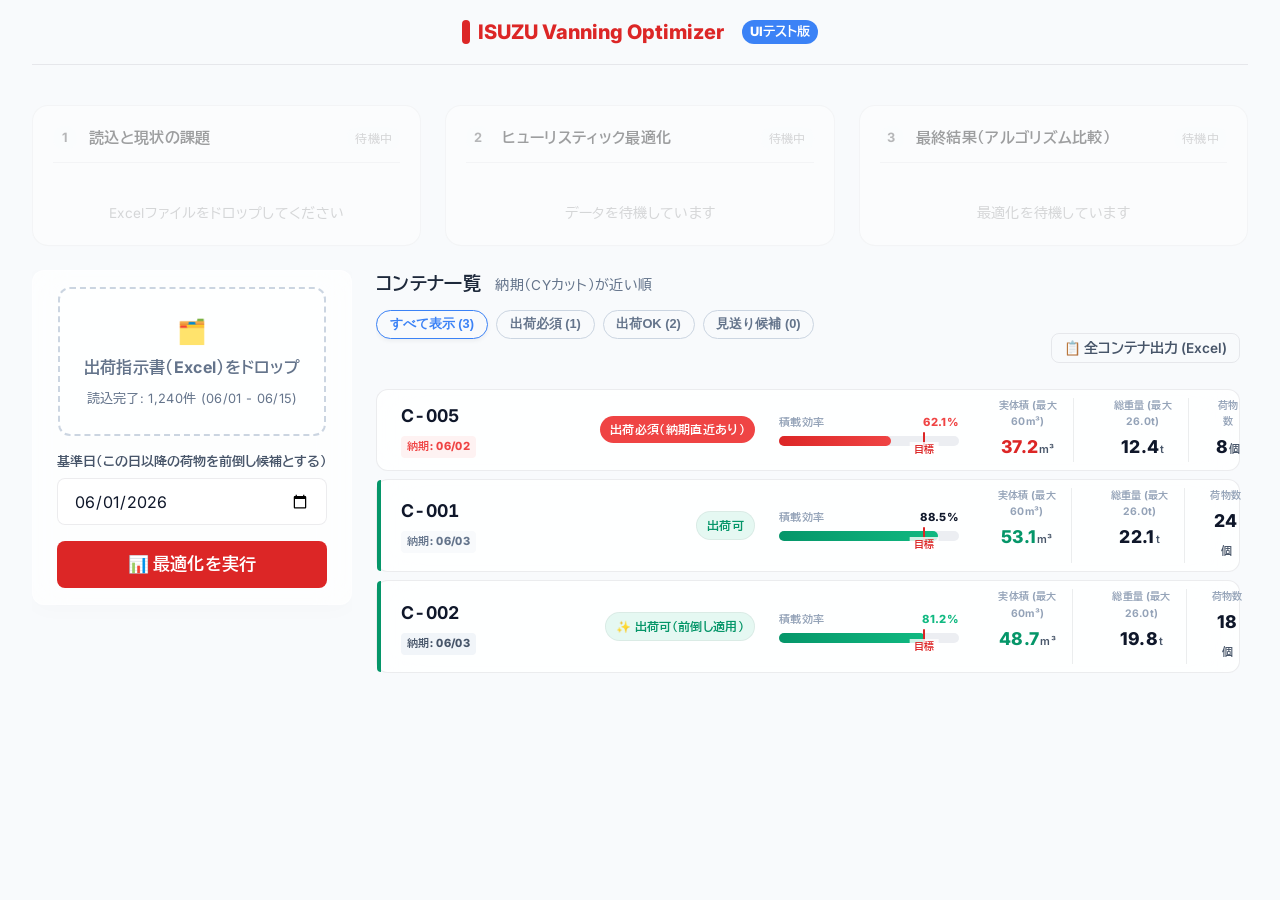
==== commit ebe8dc28: "更新" ====
--- a/static/ui_test.html
+++ b/static/ui_test.html
@@ -53,6 +53,25 @@
             background: #cbd5e1 !important;
             color: #94a3b8 !important;
             cursor: not-allowed !important;
+        }
+
+        /* 3D Highlight & Badge Animations */
+        @keyframes soft-blink {
+            0%, 100% { filter: brightness(1) drop-shadow(0 0 0px transparent); opacity: 1; }
+            50% { filter: brightness(1.5) drop-shadow(0 0 15px rgba(255,255,255,0.8)); opacity: 0.8; }
+        }
+        .iso-item.highlight {
+            animation: soft-blink 1s infinite !important;
+            z-index: 20;
+            border: 2px solid white;
+        }
+        @keyframes pulse-danger {
+            0% { box-shadow: 0 0 0 0 rgba(239, 68, 68, 0.4); }
+            70% { box-shadow: 0 0 0 8px rgba(239, 68, 68, 0); }
+            100% { box-shadow: 0 0 0 0 rgba(239, 68, 68, 0); }
+        }
+        .c-card.must-ship {
+            animation: pulse-danger 2s infinite;
         }
         .input-panel {
             display: flex;
@@ -684,7 +703,7 @@
                     </div>
 
                 <!-- Container Grid (Permanently set to List View) -->
-                <div class="container-grid list-view">
+                <div class="container-grid list-view" style="padding: 12px; margin: -12px;">
                     
                     <!-- 納期直近（必須）カード -->
                     <div class="c-card must-ship" onclick="document.getElementById('modal-test').style.display='flex'">
@@ -705,8 +724,8 @@
                             </div>
                         </div>
                         <div class="c-stats-grid">
-                            <div class="stat-box"><div class="stat-lbl">積載効率</div><div class="stat-val alert">62.1<small>%</small></div></div>
-                            <div class="stat-box"><div class="stat-lbl">総重量</div><div class="stat-val">12,450<small>kg</small></div></div>
+                            <div class="stat-box"><div class="stat-lbl">実体積 (最大60m³)</div><div class="stat-val alert">37.2<small>m³</small></div></div>
+                            <div class="stat-box"><div class="stat-lbl">総重量 (最大26.0t)</div><div class="stat-val">12.4<small>t</small></div></div>
                             <div class="stat-box"><div class="stat-lbl">荷物数</div><div class="stat-val">8<small>個</small></div></div>
                         </div>
                         <div style="margin-top:1rem; text-align:center; color:#64748b; font-size:0.85rem; font-weight:600;">
@@ -733,8 +752,8 @@
                             </div>
                         </div>
                         <div class="c-stats-grid">
-                            <div class="stat-box"><div class="stat-lbl">積載効率</div><div class="stat-val ok">88.5<small>%</small></div></div>
-                            <div class="stat-box"><div class="stat-lbl">総重量</div><div class="stat-val">22,100<small>kg</small></div></div>
+                            <div class="stat-box"><div class="stat-lbl">実体積 (最大60m³)</div><div class="stat-val ok">53.1<small>m³</small></div></div>
+                            <div class="stat-box"><div class="stat-lbl">総重量 (最大26.0t)</div><div class="stat-val">22.1<small>t</small></div></div>
                             <div class="stat-box"><div class="stat-lbl">荷物数</div><div class="stat-val">24<small>個</small></div></div>
                         </div>
                     </div>
@@ -759,8 +778,8 @@
                             </div>
                         </div>
                         <div class="c-stats-grid">
-                            <div class="stat-box"><div class="stat-lbl">積載効率</div><div class="stat-val ok">81.2<small>%</small></div></div>
-                            <div class="stat-box"><div class="stat-lbl">総重量</div><div class="stat-val">19,800<small>kg</small></div></div>
+                            <div class="stat-box"><div class="stat-lbl">実体積 (最大60m³)</div><div class="stat-val ok">48.7<small>m³</small></div></div>
+                            <div class="stat-box"><div class="stat-lbl">総重量 (最大26.0t)</div><div class="stat-val">19.8<small>t</small></div></div>
                             <div class="stat-box"><div class="stat-lbl">荷物数</div><div class="stat-val">18<small>個</small></div></div>
                         </div>
                     </div>
@@ -794,8 +813,8 @@
                         
                         <div class="iso-container">
                             <span style="color:#94a3b8; font-weight:700; font-size:1.5rem; position:absolute; top:-30px;">C-005 Area</span>
-                            <div class="iso-item"></div>
-                            <div class="iso-item pull"></div>
+                            <div class="iso-item" id="iso-red"></div>
+                            <div class="iso-item pull" id="iso-green"></div>
                         </div>
                     </div>
                     
@@ -806,9 +825,13 @@
                             <div class="workspace-tab">未積載 / 候補 (124)</div>
                         </div>
                         
+                        <div style="font-size: 0.75rem; color: #94a3b8; text-align: center; margin: 0.75rem 0 0.25rem; font-weight: bold; letter-spacing: 0.05em;">
+                            ▲ コンテナの奥（最初に積み込む）
+                        </div>
+                        
                         <div class="drag-list">
                             <!-- Drag Item 1 -->
-                            <div class="drag-item urgent">
+                            <div class="drag-item urgent" onmouseenter="document.getElementById('iso-red').classList.add('highlight')" onmouseleave="document.getElementById('iso-red').classList.remove('highlight')">
                                 <div class="item-info">
                                     <div class="item-title">ENG-A01 (エンジンブロック)</div>
                                     <div class="item-meta">
@@ -820,7 +843,7 @@
                             </div>
                             
                             <!-- Drag Item 2 -->
-                            <div class="drag-item urgent">
+                            <div class="drag-item urgent" onmouseenter="document.getElementById('iso-red').classList.add('highlight')" onmouseleave="document.getElementById('iso-red').classList.remove('highlight')">
                                 <div class="item-info">
                                     <div class="item-title">ENG-A02 (エンジンブロック)</div>
                                     <div class="item-meta">
@@ -842,7 +865,7 @@
                                 </div>
                                 <button class="btn-ghost" style="padding:4px 8px; font-size:0.75rem;">外す</button>
                             </div>
-                            <div class="drag-item pull">
+                            <div class="drag-item pull" onmouseenter="document.getElementById('iso-green').classList.add('highlight')" onmouseleave="document.getElementById('iso-green').classList.remove('highlight')">
                                 <div class="item-info">
                                     <div class="item-title">AXL-F01 (フロントアクスル)</div>
                                     <div class="item-meta">
@@ -852,6 +875,10 @@
                                 </div>
                                 <button class="btn-ghost" style="padding:4px 8px; font-size:0.75rem;">外す</button>
                             </div>
+                        </div>
+                        
+                        <div style="font-size: 0.75rem; color: #94a3b8; text-align: center; margin: 0.25rem 0 0.5rem; font-weight: bold; letter-spacing: 0.05em;">
+                            ▼ コンテナの手前・扉側（最後に積み込む）
                         </div>
                         
                         <div class="dropzone-mock" style="margin-top:0.5rem; padding:1rem; background:#f8fafc; border:2px dashed #cbd5e1; border-radius:8px; text-align:center; color:#64748b; font-size:0.85rem; cursor:pointer; transition: all 0.2s;" onmouseover="this.style.borderColor='#3b82f6'; this.style.backgroundColor='#eff6ff';" onmouseout="this.style.borderColor='#cbd5e1'; this.style.backgroundColor='#f8fafc';" onclick="simulateOverload()">
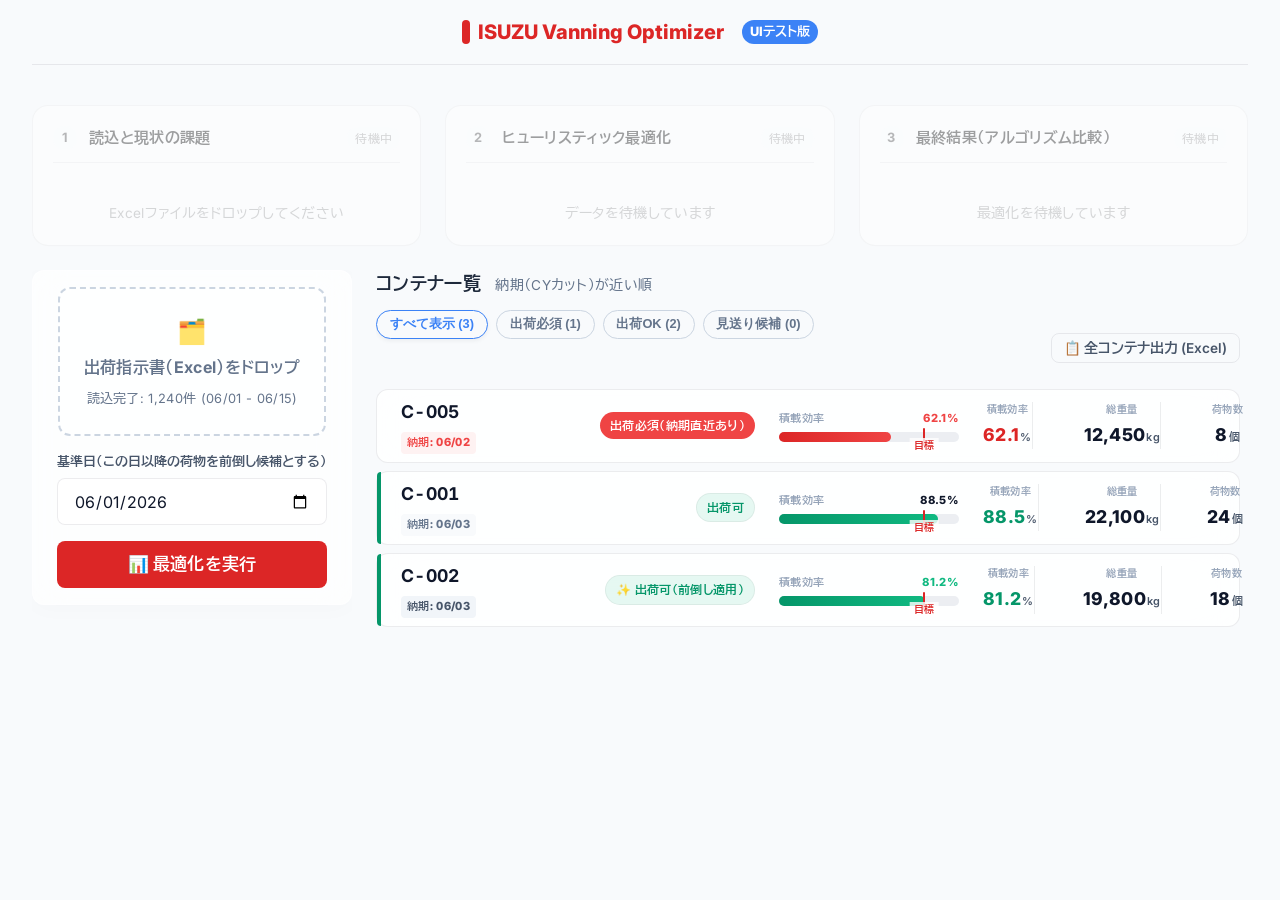
==== commit 5c68151c: "更新" ====
--- a/static/ui_test.html
+++ b/static/ui_test.html
@@ -724,8 +724,8 @@
                             </div>
                         </div>
                         <div class="c-stats-grid">
-                            <div class="stat-box"><div class="stat-lbl">実体積 (最大60m³)</div><div class="stat-val alert">37.2<small>m³</small></div></div>
-                            <div class="stat-box"><div class="stat-lbl">総重量 (最大26.0t)</div><div class="stat-val">12.4<small>t</small></div></div>
+                            <div class="stat-box"><div class="stat-lbl">積載効率</div><div class="stat-val alert">62.1<small>%</small></div></div>
+                            <div class="stat-box"><div class="stat-lbl">総重量</div><div class="stat-val">12,450<small>kg</small></div></div>
                             <div class="stat-box"><div class="stat-lbl">荷物数</div><div class="stat-val">8<small>個</small></div></div>
                         </div>
                         <div style="margin-top:1rem; text-align:center; color:#64748b; font-size:0.85rem; font-weight:600;">
@@ -752,8 +752,8 @@
                             </div>
                         </div>
                         <div class="c-stats-grid">
-                            <div class="stat-box"><div class="stat-lbl">実体積 (最大60m³)</div><div class="stat-val ok">53.1<small>m³</small></div></div>
-                            <div class="stat-box"><div class="stat-lbl">総重量 (最大26.0t)</div><div class="stat-val">22.1<small>t</small></div></div>
+                            <div class="stat-box"><div class="stat-lbl">積載効率</div><div class="stat-val ok">88.5<small>%</small></div></div>
+                            <div class="stat-box"><div class="stat-lbl">総重量</div><div class="stat-val">22,100<small>kg</small></div></div>
                             <div class="stat-box"><div class="stat-lbl">荷物数</div><div class="stat-val">24<small>個</small></div></div>
                         </div>
                     </div>
@@ -778,8 +778,8 @@
                             </div>
                         </div>
                         <div class="c-stats-grid">
-                            <div class="stat-box"><div class="stat-lbl">実体積 (最大60m³)</div><div class="stat-val ok">48.7<small>m³</small></div></div>
-                            <div class="stat-box"><div class="stat-lbl">総重量 (最大26.0t)</div><div class="stat-val">19.8<small>t</small></div></div>
+                            <div class="stat-box"><div class="stat-lbl">積載効率</div><div class="stat-val ok">81.2<small>%</small></div></div>
+                            <div class="stat-box"><div class="stat-lbl">総重量</div><div class="stat-val">19,800<small>kg</small></div></div>
                             <div class="stat-box"><div class="stat-lbl">荷物数</div><div class="stat-val">18<small>個</small></div></div>
                         </div>
                     </div>
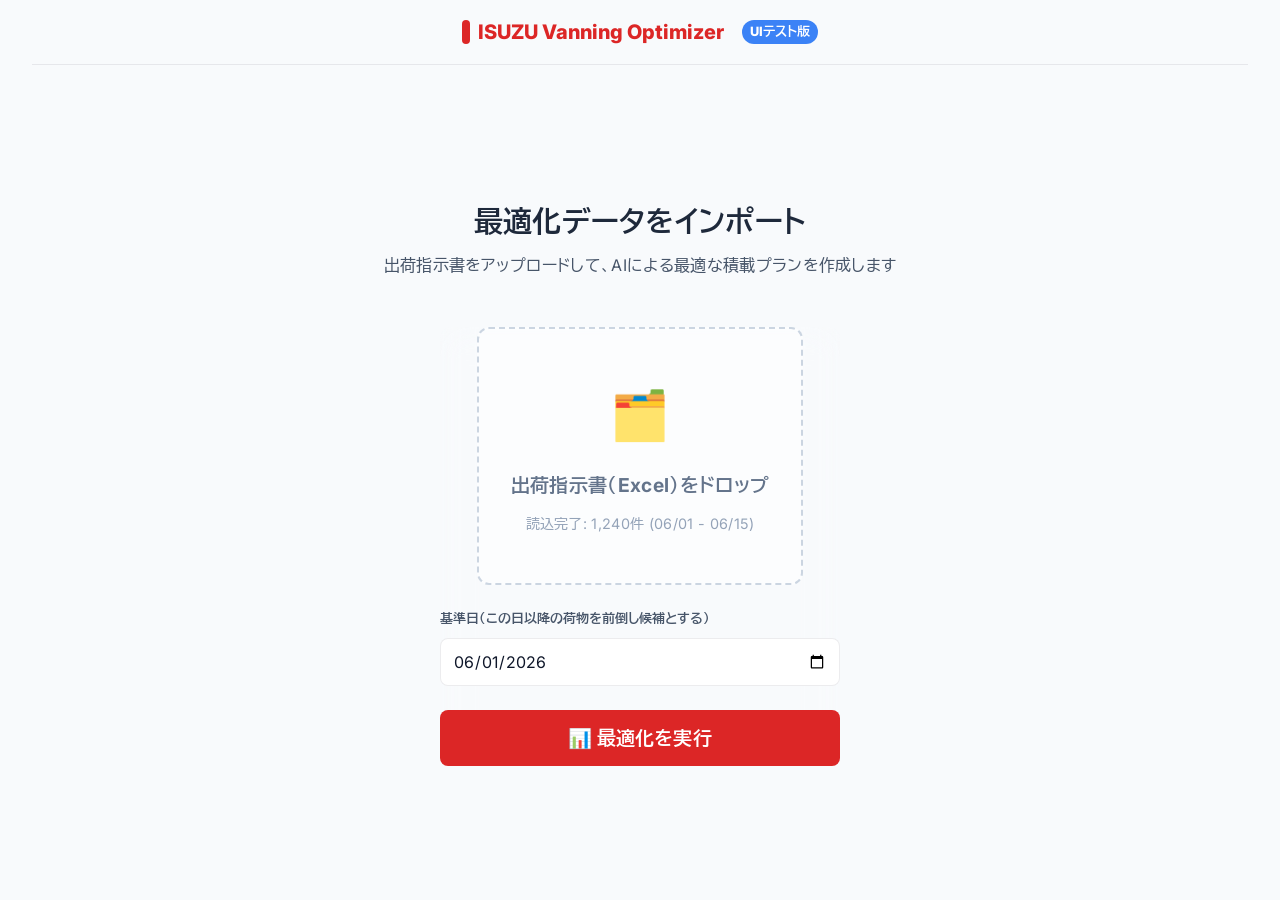
==== commit 6aea2949: "UI改修" ====
--- a/static/ui_test.html
+++ b/static/ui_test.html
@@ -8,6 +8,71 @@
     <link rel="stylesheet" href="style.css?v=2">
     <style>
         /* UIテスト用の追加・上書きスタイル */
+        .story-dashboard {
+            gap: 1rem !important;
+            margin-bottom: 1rem !important;
+        }
+        .story-panel {
+            padding: 1rem !important;
+        }
+
+        /* 折りたたみ機能のスタイル */
+        .story-dashboard {
+            transition: all 0.4s cubic-bezier(0.4, 0, 0.2, 1);
+            position: relative;
+        }
+        .story-body {
+            transition: all 0.4s cubic-bezier(0.4, 0, 0.2, 1);
+            max-height: 800px;
+            opacity: 1;
+            overflow: hidden;
+            transform-origin: top;
+        }
+        .story-dashboard.collapsed .story-body {
+            max-height: 0;
+            opacity: 0;
+            padding: 0;
+            margin: 0;
+        }
+        .story-dashboard.collapsed .story-panel {
+            padding: 0.75rem 1rem !important;
+            gap: 0 !important;
+            background: rgba(255, 255, 255, 0.7);
+        }
+        .story-dashboard.collapsed .story-header h4 {
+            font-size: 0.95rem;
+        }
+        .story-dashboard.collapsed {
+            margin-bottom: 0.5rem !important;
+            gap: 0.5rem !important;
+        }
+        
+        .collapse-toggle-btn {
+            position: absolute;
+            top: 0;
+            right: 10px;
+            background: transparent;
+            border: none;
+            color: var(--text-secondary);
+            font-size: 0.8rem;
+            font-weight: bold;
+            cursor: pointer;
+            display: flex;
+            align-items: center;
+            gap: 4px;
+            transition: color 0.2s;
+            z-index: 10;
+        }
+        .collapse-toggle-btn:hover {
+            color: var(--text-primary);
+        }
+        .collapse-toggle-btn .icon {
+            transition: transform 0.4s;
+        }
+        .story-dashboard.collapsed .collapse-toggle-btn .icon {
+            transform: rotate(180deg);
+        }
+
         body {
             font-family: 'Inter', 'BIZ UDPGothic', 'Hiragino Sans', 'Meiryo', sans-serif !important;
             -webkit-font-smoothing: antialiased;
@@ -121,19 +186,20 @@
         }
         .story-dashboard {
             display: flex;
-            gap: 1.5rem;
-            margin-bottom: 1.5rem;
+            gap: 1rem;
+            margin-bottom: 1rem;
             flex-shrink: 0;
+            position: relative;
         }
         .story-panel {
             flex: 1;
             background: var(--bg-card);
             border: 1px solid var(--border-subtle);
             border-radius: var(--radius-lg);
-            padding: 1.25rem;
+            padding: 1rem;
             display: flex;
             flex-direction: column;
-            gap: 1rem;
+            gap: 0.75rem;
             position: relative;
             opacity: 0.4;
             transition: all 0.5s ease;
@@ -412,9 +478,11 @@
         /* 新しいミクロ画面（モーダル）のレイアウト */
         .workspace-modal {
             display: flex;
-            height: calc(100vh - 100px);
+            flex: 1;
+            overflow: hidden;
             gap: 1.5rem;
             padding: 1.5rem;
+            min-height: 600px;
         }
         .workspace-3d {
             flex: 2;
@@ -506,11 +574,11 @@
             display: flex;
             align-items: center;
             gap: 1rem;
-            padding: 0.85rem 1rem;
+            padding: 0.6rem 0.8rem;
             background: white;
             border: 1px solid #e2e8f0;
             border-radius: 8px;
-            margin-bottom: 0.5rem;
+            margin-bottom: 0.35rem;
             cursor: grab;
             transition: all 0.2s;
         }
@@ -546,14 +614,47 @@
 </head>
 <body>
     <div class="app">
-        <header class="app-header">
+        <header class="app-header" style="position: relative;">
+            <button id="reset-btn" class="btn-ghost" style="position: absolute; left: 1.5rem; display: none; align-items: center; gap: 6px; padding: 0.4rem 1rem; border-radius: 99px; font-size: 0.85rem; border: 1px solid transparent; background: rgba(241, 245, 249, 0.8); color: var(--text-secondary); transition: all 0.2s;" onmouseover="this.style.background='#e2e8f0'; this.style.color='#0f172a'" onmouseout="this.style.background='rgba(241, 245, 249, 0.8)'; this.style.color='var(--text-secondary)'" onclick="location.reload()">
+                <span style="font-weight: bold; font-size: 1rem; line-height: 1;">←</span> 戻る
+            </button>
             <div class="logo">ISUZU Vanning Optimizer <span style="font-size:0.8rem; background:#3b82f6; color:white; padding:2px 8px; border-radius:12px; margin-left:10px;">UIテスト版</span></div>
         </header>
 
-        <main style="max-width: 1440px; width: 100%; margin: 0 auto; padding-top: 0.5rem; flex: 1; display: flex; flex-direction: column; overflow: hidden; padding-bottom: 1rem;">
+        <main style="width: 100%; margin: 0 auto; padding: 0.5rem 1.5rem 1rem 1.5rem; flex: 1; display: flex; flex-direction: column; overflow: hidden; position: relative;">
             
+            <!-- 初期画面 (Welcome Screen) -->
+            <div id="welcome-screen" style="display: flex; flex-direction: column; align-items: center; justify-content: center; flex: 1; gap: 2rem; animation: fadeSlideIn 0.5s ease;">
+                
+                <div style="text-align: center; margin-bottom: 1rem;">
+                    <h2 style="font-size: 1.8rem; font-weight: 800; color: #1e293b; margin-bottom: 0.5rem;">最適化データをインポート</h2>
+                    <p style="color: var(--text-secondary);">出荷指示書をアップロードして、AIによる最適な積載プランを作成します</p>
+                </div>
+
+                <div class="input-panel" style="flex-direction: column; padding: 0; gap: 1.5rem; min-width: 400px; background: transparent; border: none; box-shadow: none;">
+                    <div class="input-dropzone" style="padding: 3rem 2rem; background: rgba(255,255,255,0.5); backdrop-filter: blur(8px);">
+                        <div style="font-size:3rem; margin-bottom:1rem;">🗂️</div>
+                        <strong style="font-size: 1.2rem;">出荷指示書（Excel）をドロップ</strong>
+                        <div style="font-size:0.9rem; margin-top:0.75rem; color: var(--text-muted);">読込完了: 1,240件 (06/01 - 06/15)</div>
+                    </div>
+                    <div class="input-actions" style="display:flex; flex-direction:column; gap:1.5rem; width: 100%;">
+                        <div class="field">
+                            <label style="font-weight: bold; margin-bottom: 0.5rem; display: block;">基準日（この日以降の荷物を前倒し候補とする）</label>
+                            <div class="date-field-group">
+                                <input type="date" value="2026-06-01" style="width:100%; padding: 0.75rem;">
+                            </div>
+                        </div>
+                        <button class="btn-primary" style="width:100%; padding: 1rem; font-size: 1.2rem;" onclick="startOptimization()">📊 最適化を実行</button>
+                    </div>
+                </div>
+            </div>
+
+            <!-- 以下のダッシュボード要素は最初は非表示 -->
             <!-- 上部: 最適化ストーリー (プログレッシブ開示) -->
-            <div class="story-dashboard">
+            <div class="story-dashboard" id="story-dashboard" style="flex-shrink: 0; padding-top: 22px; display: none;">
+                <button class="collapse-toggle-btn" onclick="toggleStoryCollapse()">
+                    <span class="icon">▲</span> ストーリーを開閉
+                </button>
                 <!-- Step 1: 現状 -->
                 <div class="story-panel" id="story-1">
                     <div class="story-header">
@@ -571,14 +672,14 @@
                                         <span style="font-size:0.85rem; color:var(--text-secondary);">純粋な体積からの理論最小値 <span style="font-size:0.75rem;">(40ft換算)</span>:</span>
                                         <span style="font-size:0.7rem; color:var(--text-muted); margin-top:2px;">(2,400m³ ÷ 有効容積60m³ = 40)</span>
                                     </div>
-                                    <span style="font-weight:bold; color:var(--text-primary); margin-top:2px;">40台</span>
+                                    <span style="font-weight:bold; color:var(--text-primary); margin-top:2px; flex-shrink:0; white-space:nowrap;">40台</span>
                                 </div>
                                 <div style="display:flex; justify-content:space-between; align-items:flex-start; margin-top:0.5rem;">
                                     <div style="display:flex; flex-direction:column;">
                                         <span style="font-size:0.85rem; color:var(--text-secondary);">予測コンテナ数（グリーディ法）:</span>
                                         <span style="font-size:0.7rem; color:var(--text-muted); margin-top:2px;">(※納期・仕向け地順の単純割当 ＋ 従来の標準積載率で概算)</span>
                                     </div>
-                                    <strong style="color:var(--danger); font-size:1.1rem; margin-top:2px;">55台</strong>
+                                    <strong style="color:var(--danger); font-size:1.1rem; margin-top:2px; flex-shrink:0; white-space:nowrap;">55台</strong>
                                 </div>
                             </div>
                             <div class="data-item" style="opacity:0; font-size:0.8rem; color:var(--text-muted); margin-top:0.5rem; background:rgba(239, 68, 68, 0.05); padding:0.5rem; border-radius:4px; border-left:3px solid var(--danger);" id="step1-data2">
@@ -664,31 +765,33 @@
                 </div>
             </div>
 
-            <!-- 下部: ワークスペース (サイドバー + メイン画面) -->
-            <div class="workspace-layout" style="display: grid; grid-template-columns: 320px 1fr; gap: 1.5rem; align-items: stretch; overflow: hidden; flex: 1;">
-                
-                <!-- 左サイドバー (コントロールパネル) -->
-                <div class="sidebar" style="overflow-y: auto;">
-                    <div class="input-panel" style="flex-direction: column; padding: 1rem; gap: 1rem;">
-                        <div class="input-dropzone">
-                            <div style="font-size:1.5rem; margin-bottom:0.25rem;">🗂️</div>
-                            <strong>出荷指示書（Excel）をドロップ</strong>
-                            <div style="font-size:0.8rem; margin-top:0.5rem;">読込完了: 1,240件 (06/01 - 06/15)</div>
-                        </div>
-                        <div class="input-actions" style="display:flex; flex-direction:column; gap:1rem;">
-                            <div class="field">
-                                <label>基準日（この日以降の荷物を前倒し候補とする）</label>
-                                <div class="date-field-group">
-                                    <input type="date" value="2026-06-01" style="width:100%;">
-                                </div>
-                            </div>
-                            <button class="btn-primary" style="width:100%;" onclick="startStorySimulation()">📊 最適化を実行</button>
-                        </div>
-                    </div>
+            <!-- 進行スケジュール (Timeline) -->
+            <div class="schedule-timeline" id="schedule-timeline" style="flex-shrink: 0; margin-bottom: 0.5rem; display: none;">
+                <div class="timeline-step step-today">
+                    <div class="step-label">📌 情報受領（今日）</div>
+                    <div class="step-date">2026-05-28</div>
                 </div>
+                <div class="timeline-step">
+                    <div class="step-label">📐 レイアウト確定</div>
+                    <div class="step-date">2026-06-04</div>
+                </div>
+                <div class="timeline-step step-vanning">
+                    <div class="step-label">🏭 バンニング期間</div>
+                    <div class="step-date">2026-06-11 ~ 2026-06-16</div>
+                </div>
+                <div class="timeline-step">
+                    <div class="step-label">🚢 船積日</div>
+                    <div class="step-date">2026-06-18</div>
+                </div>
+            </div>
+
+            <!-- 下部: ワークスペース (メイン画面) -->
+            <div class="workspace-layout" id="workspace-layout" style="display: none; grid-template-columns: 1fr; gap: 1rem; align-items: stretch; overflow: hidden; flex: 1;">
+                
+
 
                 <!-- 右メインエリア (コンテナリスト) -->
-                <div class="step-panel active" style="overflow-y: auto; display: flex; flex-direction: column; padding-right: 0.5rem;">
+                <div class="step-panel active" style="overflow-y: auto; flex: 1; min-height: 0; display: flex; flex-direction: column; padding-right: 0.5rem;">
                     <div style="margin: 0 0 1rem; display:flex; justify-content:space-between; align-items:flex-end; position: sticky; top: 0; background: var(--bg-primary); z-index: 20; padding-bottom: 10px;">
                         <div style="display:flex; flex-direction:column; gap: 0.75rem;">
                             <h3 style="margin:0; color:#1e293b; font-size:1.1rem;">コンテナ一覧 <span style="font-size:0.85rem; font-weight:normal; color:#64748b; margin-left:10px;">納期（CYカット）が近い順</span></h3>
@@ -703,7 +806,7 @@
                     </div>
 
                 <!-- Container Grid (Permanently set to List View) -->
-                <div class="container-grid list-view" style="padding: 12px; margin: -12px;">
+                <div class="container-grid list-view" style="padding: 0 16px 16px 16px;">
                     
                     <!-- 納期直近（必須）カード -->
                     <div class="c-card must-ship" onclick="document.getElementById('modal-test').style.display='flex'">
@@ -778,19 +881,19 @@
                             </div>
                         </div>
                         <div class="c-stats-grid">
-                            <div class="stat-box"><div class="stat-lbl">積載効率</div><div class="stat-val ok">81.2<small>%</small></div></div>
+                                <div class="stat-box"><div class="stat-lbl">積載効率</div><div class="stat-val ok">81.2<small>%</small></div></div>
                             <div class="stat-box"><div class="stat-lbl">総重量</div><div class="stat-val">19,800<small>kg</small></div></div>
                             <div class="stat-box"><div class="stat-lbl">荷物数</div><div class="stat-val">18<small>個</small></div></div>
                         </div>
                     </div>
-
                 </div>
-            </div>
+                </div> <!-- end of step-panel -->
+            </div> <!-- end of workspace-layout -->
         </main>
 
         <!-- ミクロ画面（個別作業ワークスペース）モック -->
-        <div class="modal-overlay" id="modal-test" style="display:none; padding: 2rem;">
-            <div class="modal-content" style="max-width: 1400px; height: 100%; display:flex; flex-direction:column;">
+        <div class="modal-overlay" id="modal-test" style="display:none; padding: 1rem;">
+            <div class="modal-content" style="max-width: 1400px; height: 96vh; display:flex; flex-direction:column;">
                 <div class="modal-header">
                     <div>
                         <h3 style="margin:0; font-size:1.2rem;">C-005 <span style="font-weight:normal; font-size:0.9rem; color:#64748b; margin-left:10px;">個別作業ワークスペース</span></h3>
@@ -936,11 +1039,35 @@
 
             function sleep(ms) { return new Promise(resolve => setTimeout(resolve, ms)); }
             
+            async function startOptimization() {
+                // 初期画面を隠し、ダッシュボードを表示
+                document.getElementById('welcome-screen').style.display = 'none';
+                
+                const dashboard = document.getElementById('story-dashboard');
+                const timeline = document.getElementById('schedule-timeline');
+                const workspace = document.getElementById('workspace-layout');
+                const resetBtn = document.getElementById('reset-btn');
+                
+                dashboard.style.display = 'flex';
+                timeline.style.display = 'grid';
+                workspace.style.display = 'grid';
+                resetBtn.style.display = 'flex';
+
+                // 少し待ってからシミュレーション開始
+                await sleep(100);
+                startStorySimulation();
+            }
+
             async function startStorySimulation() {
-                const containerList = document.querySelector('.step-panel');
-                containerList.style.transition = 'opacity 0.3s ease';
-                containerList.style.opacity = '0.1';
+                // Reset states
+                const containerList = document.querySelector('.container-grid');
+                containerList.style.opacity = '1';
                 containerList.style.pointerEvents = 'none';
+                
+                const cards = document.querySelectorAll('.c-card');
+                cards.forEach(card => {
+                    card.classList.remove('deployed');
+                });
 
                 [1,2,3].forEach(i => {
                     document.getElementById('story-'+i).className = 'story-panel';
@@ -1045,11 +1172,24 @@
                 document.getElementById('status-3').innerText = '完了';
 
                 document.getElementById('modal-test').style.display = 'none';
-                
+
+                // 計算完了後に自動で折りたたんで一覧領域を確保
+                await sleep(500);
+                document.getElementById('story-dashboard').classList.add('collapsed');
+
+                // パネルが折りたたまれた直後に、シャッターのようにカードを順次展開
                 await sleep(300);
-                containerList.style.transition = 'opacity 1s ease';
-                containerList.style.opacity = '1';
+                for(let i=0; i<cards.length; i++) {
+                    cards[i].classList.add('deployed');
+                    await sleep(150); // だららららと落ちてくる間隔
+                }
+                
                 containerList.style.pointerEvents = 'auto';
+            }
+
+            function toggleStoryCollapse() {
+                const dashboard = document.getElementById('story-dashboard');
+                dashboard.classList.toggle('collapsed');
             }
 
             function simulateOverload() {
@@ -1117,6 +1257,50 @@
                 // Restore dropzone functionality
                 document.querySelector('.dropzone-mock').onclick = simulateOverload;
             }
+
+            function generateScrollableCards() {
+                const grid = document.querySelector('.container-grid.list-view');
+                let html = '';
+                for (let i = 3; i <= 20; i++) {
+                    if (i === 5) continue;
+                    
+                    const num = i.toString().padStart(3, '0');
+                    const isOk = i % 3 !== 0;
+                    const fillPct = isOk ? (80 + (Math.random() * 15)).toFixed(1) : (60 + (Math.random() * 15)).toFixed(1);
+                    const weight = (10000 + Math.random() * 15000).toFixed(0).replace(/\B(?=(\d{3})+(?!\d))/g, ",");
+                    
+                    html += `
+                    <div class="c-card ${isOk ? 'ok' : 'warn'}" onclick="document.getElementById('modal-test').style.display='flex'">
+                        <div class="c-head">
+                            <div class="c-num">
+                                <span style="font-weight:bold; white-space:nowrap; font-size:1.1rem; color:var(--text-primary);">C-${num}</span>
+                                <span style="font-size:0.7rem; background:#f8fafc; color:#64748b; padding:2px 6px; border-radius:4px; margin-top:4px; white-space:nowrap;">納期: 06/10</span>
+                            </div>
+                            <div style="display:flex; flex-direction:column; gap:6px; align-items:flex-end;">
+                                ${isOk ? '<span class="c-badge ok" style="white-space:nowrap;">出荷可</span>' : '<span class="c-badge" style="background:#f59e0b; color:white; border:none; white-space:nowrap; padding:4px 10px;">一部未積載</span>'}
+                            </div>
+                        </div>
+                        <div class="fill-bar-wrap">
+                            <div class="fill-bar-labels"><span>積載効率</span><span class="fill-pct">${fillPct}%</span></div>
+                            <div class="fill-bar-track">
+                                <div class="fill-bar-fill ${isOk ? 'ok' : 'warn'}" style="width:${fillPct}%"></div>
+                                <div class="fill-bar-target"></div>
+                            </div>
+                        </div>
+                        <div class="c-stats-grid">
+                            <div class="stat-box"><div class="stat-lbl">積載効率</div><div class="stat-val ${isOk ? 'ok' : 'warn'}">${fillPct}<small>%</small></div></div>
+                            <div class="stat-box"><div class="stat-lbl">総重量</div><div class="stat-val">${weight}<small>kg</small></div></div>
+                            <div class="stat-box"><div class="stat-lbl">荷物数</div><div class="stat-val">24<small>個</small></div></div>
+                        </div>
+                    </div>
+                    `;
+                }
+                grid.insertAdjacentHTML('beforeend', html);
+            }
+
+            document.addEventListener('DOMContentLoaded', () => {
+                generateScrollableCards();
+            });
         </script>
     </div>
 </body>
--- a/static/style.css
+++ b/static/style.css
@@ -38,6 +38,22 @@
     --transition-normal: 0.3s ease;
 }
 
+/* --- Scrollbar --- */
+::-webkit-scrollbar {
+    width: 6px;
+    height: 6px;
+}
+::-webkit-scrollbar-track {
+    background: transparent;
+}
+::-webkit-scrollbar-thumb {
+    background: rgba(148, 163, 184, 0.4);
+    border-radius: 10px;
+}
+::-webkit-scrollbar-thumb:hover {
+    background: rgba(148, 163, 184, 0.8);
+}
+
 /* --- Reset & Base --- */
 *, *::before, *::after { box-sizing: border-box; margin: 0; padding: 0; }
 html, body {
@@ -388,6 +404,40 @@
     font-family: inherit;
     letter-spacing: 0.01em;
 }
+
+.c-card {
+    background: #ffffff;
+    border-radius: var(--radius-lg);
+    border: 1px solid var(--border-subtle);
+    padding: 0.8rem 1rem;
+    position: relative;
+    cursor: pointer;
+    transition: transform 0.2s, box-shadow 0.2s;
+    box-shadow: 0 4px 6px -1px rgba(0, 0, 0, 0.05), 0 2px 4px -1px rgba(0, 0, 0, 0.03);
+    
+    /* 初期状態は非表示かつ上にずらしておく (シャッター展開用) */
+    opacity: 0;
+    transform: translateY(-30px);
+    transition: opacity 0.5s ease-out, transform 0.5s cubic-bezier(0.34, 1.56, 0.64, 1);
+}
+.c-card.deployed {
+    opacity: 1;
+    transform: translateY(0);
+}
+.c-card:hover {
+    transform: translateY(-2px);
+    box-shadow: 0 10px 15px -3px rgba(0, 0, 0, 0.08), 0 4px 6px -2px rgba(0, 0, 0, 0.04);
+}
+.c-head {
+    display: flex;
+    justify-content: space-between;
+    color: var(--text-secondary);
+    border: 1px solid var(--border-subtle);
+    border-radius: var(--radius-sm);
+    font-weight: 600;
+    font-size: 0.9rem;
+}
+
 .btn-primary:hover {
     background: var(--accent-light);
     transform: translateY(-1px);
@@ -722,8 +772,16 @@
     border: 1px solid var(--border-subtle);
     border-radius: var(--radius-md);
     padding: 1.25rem;
-    transition: all var(--transition-normal);
     position: relative;
+    
+    /* 初期状態は非表示かつ上にずらしておく (シャッター展開用) */
+    opacity: 0;
+    transform: translateY(-30px);
+    transition: opacity 0.4s ease-out, transform 0.4s cubic-bezier(0.34, 1.56, 0.64, 1), box-shadow var(--transition-normal);
+}
+.c-card.deployed {
+    opacity: 1;
+    transform: translateY(0);
 }
 .c-card::before {
     content: '';
@@ -872,14 +930,16 @@
     display: flex;
     flex-direction: column;
     gap: 0.5rem;
+    overflow-x: auto;
+    padding-bottom: 0.5rem;
 }
 
 .container-grid.list-view .c-card {
     display: grid;
-    grid-template-columns: 120px 210px minmax(180px, 1fr) 260px;
-    align-items: center;
-    gap: 1.5rem;
-    padding: 0.5rem 2.5rem 0.5rem 1.5rem;
+    grid-template-columns: 90px 200px minmax(120px, 1fr) 240px;
+    align-items: center;
+    gap: 1rem;
+    padding: 0.5rem 1rem;
 }
 
 .container-grid.list-view .c-card::before {
@@ -927,7 +987,7 @@
 
 .container-grid.list-view .c-stats-grid {
     display: flex;
-    gap: 1.5rem;
+    gap: 0.5rem;
     padding: 0;
     border: none;
     margin: 0;
@@ -1103,6 +1163,7 @@
     border-color: rgba(16, 185, 129, 0.2);
     color: var(--success);
 }
+
 
 /* --- 3D Modal --- */
 .modal-overlay {
@@ -1233,15 +1294,611 @@
     50% { box-shadow: 0 0 20px var(--accent-glow); }
 }
 
-/* Staggered card entrance */
-.c-card { animation: fadeSlideIn 0.35s ease backwards; }
-.c-card:nth-child(1) { animation-delay: 0.04s; }
-.c-card:nth-child(2) { animation-delay: 0.08s; }
-.c-card:nth-child(3) { animation-delay: 0.12s; }
-.c-card:nth-child(4) { animation-delay: 0.16s; }
-.c-card:nth-child(5) { animation-delay: 0.20s; }
-.c-card:nth-child(6) { animation-delay: 0.24s; }
-.c-card:nth-child(7) { animation-delay: 0.28s; }
-.c-card:nth-child(8) { animation-delay: 0.32s; }
-.c-card:nth-child(9) { animation-delay: 0.36s; }
-.c-card:nth-child(10) { animation-delay: 0.40s; }
+
+
+/* --- NEW UI TEST STYLES --- */
+
+        /* UIテスト用の追加・上書きスタイル */
+        .story-dashboard {
+            gap: 1rem !important;
+            margin-bottom: 1rem !important;
+        }
+        .story-panel {
+            padding: 1rem !important;
+        }
+
+        /* 折りたたみ機能のスタイル */
+        .story-dashboard {
+            transition: all 0.4s cubic-bezier(0.4, 0, 0.2, 1);
+            position: relative;
+        }
+        .story-body {
+            transition: all 0.4s cubic-bezier(0.4, 0, 0.2, 1);
+            max-height: 800px;
+            opacity: 1;
+            overflow: hidden;
+            transform-origin: top;
+        }
+        .story-dashboard.collapsed .story-body {
+            max-height: 0;
+            opacity: 0;
+            padding: 0;
+            margin: 0;
+        }
+        .story-dashboard.collapsed .story-panel {
+            padding: 0.75rem 1rem !important;
+            gap: 0 !important;
+            background: rgba(255, 255, 255, 0.7);
+        }
+        .story-dashboard.collapsed .story-header h4 {
+            font-size: 0.95rem;
+        }
+        .story-dashboard.collapsed {
+            margin-bottom: 0.5rem !important;
+            gap: 0.5rem !important;
+        }
+        
+        .collapse-toggle-btn {
+            position: absolute;
+            top: 0;
+            right: 10px;
+            background: transparent;
+            border: none;
+            color: var(--text-secondary);
+            font-size: 0.8rem;
+            font-weight: bold;
+            cursor: pointer;
+            display: flex;
+            align-items: center;
+            gap: 4px;
+            transition: color 0.2s;
+            z-index: 10;
+        }
+        .collapse-toggle-btn:hover {
+            color: var(--text-primary);
+        }
+        .collapse-toggle-btn .icon {
+            transition: transform 0.4s;
+        }
+        .story-dashboard.collapsed .collapse-toggle-btn .icon {
+            transform: rotate(180deg);
+        }
+
+        body {
+            font-family: 'Inter', 'BIZ UDPGothic', 'Hiragino Sans', 'Meiryo', sans-serif !important;
+            -webkit-font-smoothing: antialiased;
+            -moz-osx-font-smoothing: grayscale;
+            letter-spacing: 0.02em;
+        }
+        
+        /* 統合されたヘッダー（ステップ排除） */
+        .app-header {
+            justify-content: center; /* ロゴを中央に */
+        }
+        .stepper { display: none; }
+
+        /* 統合された入力エリア */
+        .story-status {
+            font-size: 0.8rem;
+            padding: 2px 8px;
+            border-radius: 99px;
+            background: rgba(100, 116, 139, 0.1);
+            color: var(--text-secondary);
+        }
+        .alert-banner {
+            background: #fef2f2;
+            color: #ef4444;
+            border: 1px solid #f87171;
+            padding: 0.75rem 1rem;
+            border-radius: 8px;
+            margin-bottom: 1rem;
+            font-size: 0.9rem;
+            font-weight: bold;
+            display: flex;
+            align-items: center;
+            gap: 0.5rem;
+            animation: fadeSlideIn 0.3s ease;
+        }
+        .iso-item.overflow {
+            background: rgba(239, 68, 68, 0.8);
+            border: 2px dashed #b91c1c;
+            transform: rotateX(60deg) rotateZ(-45deg) translate3d(80px, -80px, 40px);
+            z-index: 10;
+        }
+        .btn-disabled {
+            background: #cbd5e1 !important;
+            color: #94a3b8 !important;
+            cursor: not-allowed !important;
+        }
+
+        /* 3D Highlight & Badge Animations */
+        @keyframes soft-blink {
+            0%, 100% { filter: brightness(1) drop-shadow(0 0 0px transparent); opacity: 1; }
+            50% { filter: brightness(1.5) drop-shadow(0 0 15px rgba(255,255,255,0.8)); opacity: 0.8; }
+        }
+        .iso-item.highlight {
+            animation: soft-blink 1s infinite !important;
+            z-index: 20;
+            border: 2px solid white;
+        }
+        @keyframes pulse-danger {
+            0% { box-shadow: 0 0 0 0 rgba(239, 68, 68, 0.4); }
+            70% { box-shadow: 0 0 0 8px rgba(239, 68, 68, 0); }
+            100% { box-shadow: 0 0 0 0 rgba(239, 68, 68, 0); }
+        }
+        .c-card.must-ship {
+            animation: pulse-danger 2s infinite;
+        }
+        .input-panel {
+            display: flex;
+            gap: 1.5rem;
+            align-items: center;
+            background: rgba(255, 255, 255, 0.7);
+            backdrop-filter: blur(16px);
+            border: 1px solid rgba(255,255,255,0.4);
+            border-radius: 12px;
+            padding: 1rem 1.5rem;
+            margin-bottom: 1.5rem;
+            box-shadow: 0 4px 24px rgba(0,0,0,0.02);
+        }
+        .kpi-card {
+    background: var(--bg-card);
+    backdrop-filter: var(--glass-blur);
+    border: 1px solid var(--border-subtle);
+    border-radius: var(--radius-lg);
+    padding: 1.25rem;
+    text-align: left;
+    position: relative;
+    overflow: hidden;
+    transition: transform var(--transition-fast);
+    display: flex;
+    flex-direction: column;
+    align-items: flex-start;
+}
+.kpi-value-row {
+    display: flex;
+    align-items: baseline;
+    gap: 0.5rem;
+}
+        .input-dropzone {
+            flex: 1;
+            border: 2px dashed #cbd5e1;
+            border-radius: 12px;
+            padding: 1.5rem;
+            text-align: center;
+            color: #64748b;
+            cursor: pointer;
+            transition: all 0.2s;
+            background: rgba(255,255,255,0.5);
+        }
+        .input-dropzone:hover {
+            border-color: #ef4444;
+            background: rgba(239, 68, 68, 0.05);
+        }
+        .story-dashboard {
+            display: flex;
+            gap: 1rem;
+            margin-bottom: 1rem;
+            flex-shrink: 0;
+            position: relative;
+        }
+        .story-panel {
+            flex: 1;
+            background: var(--bg-card);
+            border: 1px solid var(--border-subtle);
+            border-radius: var(--radius-lg);
+            padding: 1rem;
+            display: flex;
+            flex-direction: column;
+            gap: 0.75rem;
+            position: relative;
+            opacity: 0.4;
+            transition: all 0.5s ease;
+            box-shadow: 0 2px 10px rgba(0,0,0,0.02);
+            filter: grayscale(100%);
+        }
+        .story-panel.active {
+            opacity: 1;
+            filter: grayscale(0%);
+            border-color: var(--primary);
+            box-shadow: 0 4px 20px rgba(59, 130, 246, 0.15);
+            transform: translateY(-2px);
+        }
+        .story-panel.completed {
+            opacity: 1;
+            filter: grayscale(0%);
+            border-color: var(--success);
+        }
+        .story-header {
+            display: flex;
+            align-items: center;
+            gap: 0.75rem;
+            border-bottom: 1px solid var(--border-subtle);
+            padding-bottom: 0.75rem;
+        }
+        .story-badge {
+            background: var(--bg-secondary);
+            color: var(--text-secondary);
+            width: 24px;
+            height: 24px;
+            border-radius: 50%;
+            display: flex;
+            align-items: center;
+            justify-content: center;
+            font-size: 0.8rem;
+            font-weight: bold;
+            transition: all 0.3s ease;
+        }
+        .story-panel.active .story-badge {
+            background: var(--primary);
+            color: white;
+        }
+        .story-panel.completed .story-badge {
+            background: var(--success);
+            color: white;
+        }
+        .story-header h4 {
+            margin: 0;
+            font-size: 0.95rem;
+            color: var(--text-primary);
+            flex: 1;
+        }
+        .story-status {
+            font-size: 0.75rem;
+            color: var(--text-muted);
+            background: var(--bg-secondary);
+            padding: 2px 8px;
+            border-radius: 12px;
+            transition: all 0.3s ease;
+        }
+        .story-panel.active .story-status {
+            color: var(--primary);
+            background: rgba(59, 130, 246, 0.1);
+            animation: pulse-border 1.5s infinite;
+        }
+        .story-panel.completed .story-status {
+            color: var(--success);
+            background: rgba(16, 185, 129, 0.1);
+        }
+        .story-body {
+            flex: 1;
+            display: flex;
+            flex-direction: column;
+            justify-content: flex-start;
+            padding-top: 1.5rem;
+        }
+        .story-placeholder {
+            color: var(--text-muted);
+            font-size: 0.85rem;
+            text-align: center;
+            margin: auto;
+        }
+        .data-item {
+            font-size: 0.9rem;
+            margin-bottom: 0.5rem;
+            color: var(--text-secondary);
+            transition: opacity 0.5s ease;
+        }
+        @keyframes spin {
+            0% { transform: rotate(0deg); }
+            100% { transform: rotate(360deg); }
+        }
+        .ai-spinner {
+            width: 36px;
+            height: 36px;
+            border: 3px solid rgba(59, 130, 246, 0.15);
+            border-top-color: var(--primary);
+            border-radius: 50%;
+            animation: spin 1s linear infinite;
+            margin-bottom: 1rem;
+        }
+        .ai-loading-container {
+            display: flex;
+            flex-direction: column;
+            align-items: center;
+            justify-content: center;
+            padding: 2rem 0;
+            margin: auto;
+        }
+        .ai-loading-text {
+            color: var(--primary);
+            font-size: 0.95rem;
+            font-weight: 600;
+            text-align: center;
+            min-height: 1.5rem;
+            transition: opacity 0.3s ease;
+        }
+        .log-line {
+            font-size: 0.85rem;
+            color: var(--text-secondary);
+            margin-bottom: 0.25rem;
+            opacity: 0;
+            transform: translateY(5px);
+            transition: all 0.3s;
+        }
+        .log-line.show {
+            opacity: 1;
+            transform: translateY(0);
+        }
+        .story-content.pipeline {
+            padding-left: 1rem;
+            padding-bottom: 0.5rem;
+            position: relative;
+        }
+        .story-content.pipeline::before {
+            content: '';
+            position: absolute;
+            left: 1.875rem; 
+            top: 1rem;
+            bottom: 2rem;
+            width: 2px;
+            background: #cbd5e1;
+            z-index: 0;
+        }
+        .decision-point {
+            display: flex;
+            gap: 1rem;
+            align-items: flex-start;
+            margin-bottom: 1.25rem;
+            opacity: 0;
+            transform: translateX(-10px);
+            transition: all 0.5s cubic-bezier(0.4, 0, 0.2, 1);
+            position: relative;
+            z-index: 1;
+        }
+        .decision-point.show {
+            opacity: 1;
+            transform: translateX(0);
+        }
+        .decision-point .dp-icon {
+            min-width: 28px;
+            min-height: 28px;
+            width: 28px;
+            height: 28px;
+            box-sizing: border-box;
+            display: flex;
+            align-items: center;
+            justify-content: center;
+            font-size: 0.85rem;
+            font-weight: bold;
+            color: #64748b;
+            background: #ffffff;
+            border: 2px solid #cbd5e1;
+            border-radius: 50%;
+            font-family: 'Inter', sans-serif;
+            flex-shrink: 0;
+            transition: all 0.5s;
+            position: relative;
+            z-index: 2;
+        }
+        .decision-point.show .dp-icon {
+            color: white;
+            background: #3b82f6;
+            border-color: #3b82f6;
+            box-shadow: 0 0 0 4px rgba(59, 130, 246, 0.2);
+        }
+        .decision-point:nth-child(3).show .dp-icon {
+            background: #8b5cf6;
+            border-color: #8b5cf6;
+            box-shadow: 0 0 0 4px rgba(139, 92, 246, 0.2);
+        }
+        .decision-point .dp-text {
+            display: flex;
+            flex-direction: column;
+            gap: 0.25rem;
+            background: rgba(255,255,255,0.8);
+            padding: 0.6rem 0.8rem;
+            border-radius: 6px;
+            border: 1px solid #f1f5f9;
+            border-left: 4px solid transparent;
+            width: 100%;
+            transition: all 0.3s;
+        }
+        .decision-point.show .dp-text {
+            border-left-color: #3b82f6;
+            box-shadow: 0 2px 8px rgba(0,0,0,0.04);
+        }
+        .decision-point:nth-child(3).show .dp-text {
+            border-left-color: #8b5cf6;
+            background: linear-gradient(to right, rgba(139, 92, 246, 0.05), rgba(255,255,255,0.8));
+        }
+        .decision-point .dp-text strong {
+            font-size: 0.85rem;
+            color: var(--text-primary);
+        }
+        .decision-point .dp-text span {
+            font-size: 0.75rem;
+            color: var(--text-secondary);
+            line-height: 1.4;
+        }
+        @keyframes pulse-border {
+            0% { box-shadow: 0 0 0 0 rgba(59, 130, 246, 0.4); }
+            70% { box-shadow: 0 0 0 4px rgba(59, 130, 246, 0); }
+            100% { box-shadow: 0 0 0 0 rgba(59, 130, 246, 0); }
+        }
+
+        .input-actions {
+            flex: 1;
+            display: flex;
+            flex-direction: column;
+            gap: 1rem;
+        }
+
+        /* アラート用グローエフェクト（後光） */
+        @keyframes pulse-glow {
+            0% { box-shadow: 0 0 0 0 rgba(239, 68, 68, 0.4); }
+            70% { box-shadow: 0 0 20px 10px rgba(239, 68, 68, 0); }
+            100% { box-shadow: 0 0 0 0 rgba(239, 68, 68, 0); }
+        }
+        .c-card.urgent {
+            border: 1px solid rgba(239, 68, 68, 0.5);
+            animation: pulse-glow 2s infinite;
+            position: relative;
+        }
+        .c-card.urgent::after {
+            content: "🔥 納期直近";
+            position: absolute;
+            top: -10px;
+            right: -10px;
+            background: #ef4444;
+            color: white;
+            font-size: 0.75rem;
+            font-weight: 700;
+            padding: 4px 12px;
+            border-radius: 20px;
+            box-shadow: 0 2px 8px rgba(239,68,68,0.4);
+            z-index: 10;
+        }
+        
+        .container-grid.list-view .c-card.urgent::after {
+            display: none;
+        }
+        
+        .list-urgent-badge {
+            background: #ef4444;
+            color: white;
+            font-size: 0.75rem;
+            font-weight: 700;
+            padding: 4px 10px;
+            border-radius: 12px;
+            box-shadow: 0 2px 4px rgba(239,68,68,0.3);
+            white-space: nowrap;
+            display: inline-block;
+        }
+
+        /* 新しいミクロ画面（モーダル）のレイアウト */
+        .workspace-modal {
+            display: flex;
+            flex: 1;
+            overflow: hidden;
+            gap: 1.5rem;
+            padding: 1.5rem;
+            min-height: 600px;
+        }
+        .workspace-3d {
+            flex: 2;
+            background: #f8fafc;
+            border-radius: 12px;
+            border: 1px solid #e2e8f0;
+            display: flex;
+            flex-direction: column;
+            align-items: center;
+            justify-content: center;
+            position: relative;
+            overflow: hidden;
+            background-image: radial-gradient(#e2e8f0 1px, transparent 1px);
+            background-size: 20px 20px;
+        }
+        .workspace-sidebar {
+            flex: 1;
+            display: flex;
+            flex-direction: column;
+            gap: 1rem;
+            background: white;
+            border-radius: 12px;
+            padding: 1.5rem;
+            box-shadow: 0 4px 20px rgba(0,0,0,0.05);
+            overflow-y: hidden;
+        }
+        
+        /* 3Dモック */
+        .iso-container {
+            width: 400px;
+            height: 200px;
+            border: 2px dashed #94a3b8;
+            transform: rotateX(60deg) rotateZ(-45deg);
+            position: relative;
+            background: rgba(255,255,255,0.5);
+            backdrop-filter: blur(4px);
+            box-shadow: 20px 20px 40px rgba(0,0,0,0.05);
+            display: flex;
+            align-items: center;
+            justify-content: center;
+            transition: all 0.3s;
+        }
+        .iso-container:hover {
+            border-color: #3b82f6;
+            box-shadow: 20px 20px 60px rgba(59,130,246,0.15);
+        }
+        .iso-item {
+            width: 80px; height: 80px;
+            background: rgba(239, 68, 68, 0.8);
+            position: absolute;
+            bottom: 10px; left: 10px;
+            border: 1px solid #b91c1c;
+            box-shadow: inset 0 0 10px rgba(255,255,255,0.2);
+            transition: all 0.3s;
+        }
+        .iso-item.pull { background: rgba(16, 185, 129, 0.8); border-color: #047857; left: 100px; }
+
+        /* タブとリスト */
+        .workspace-tabs {
+            display: flex;
+            gap: 1rem;
+            border-bottom: 2px solid #f1f5f9;
+            margin-bottom: 0.5rem;
+        }
+        .workspace-tab {
+            padding: 0.5rem 1rem;
+            font-weight: 700;
+            color: #64748b;
+            cursor: pointer;
+            border-bottom: 2px solid transparent;
+            margin-bottom: -2px;
+            transition: all 0.2s;
+            font-size: 0.9rem;
+        }
+        .workspace-tab.active {
+            color: #3b82f6;
+            border-bottom-color: #3b82f6;
+        }
+        .workspace-tab:hover:not(.active) {
+            color: #1e293b;
+        }
+
+        .drag-list {
+            flex: 1;
+            overflow-y: auto;
+            padding-right: 0.5rem;
+        }
+        .drag-item {
+            display: flex;
+            align-items: center;
+            gap: 1rem;
+            padding: 0.6rem 0.8rem;
+            background: white;
+            border: 1px solid #e2e8f0;
+            border-radius: 8px;
+            margin-bottom: 0.35rem;
+            cursor: grab;
+            transition: all 0.2s;
+        }
+        .drag-item::before {
+            content: '⋮⋮';
+            color: #cbd5e1;
+            font-size: 1.2rem;
+            font-weight: bold;
+            line-height: 1;
+        }
+        .drag-item:hover {
+            border-color: #3b82f6;
+            box-shadow: 0 4px 12px rgba(59, 130, 246, 0.08);
+            transform: translateY(-2px);
+        }
+        .drag-item.urgent { border-left: 4px solid #ef4444; }
+        .drag-item.pull { border-left: 4px solid #10b981; }
+        
+        .item-info { flex: 1; }
+        .item-title { font-weight: 700; color: #1e293b; font-size: 0.9rem; }
+        .item-meta { font-size: 0.75rem; color: #64748b; margin-top: 0.3rem; display: flex; gap: 0.5rem; align-items: center;}
+        .item-weight { background: #f1f5f9; padding: 2px 6px; border-radius: 4px; font-weight: 600;}
+
+        .action-row {
+            margin-top: auto;
+            padding-top: 1rem;
+            border-top: 1px solid #e2e8f0;
+            display: flex;
+            justify-content: flex-end;
+            gap: 1rem;
+        }
+    
